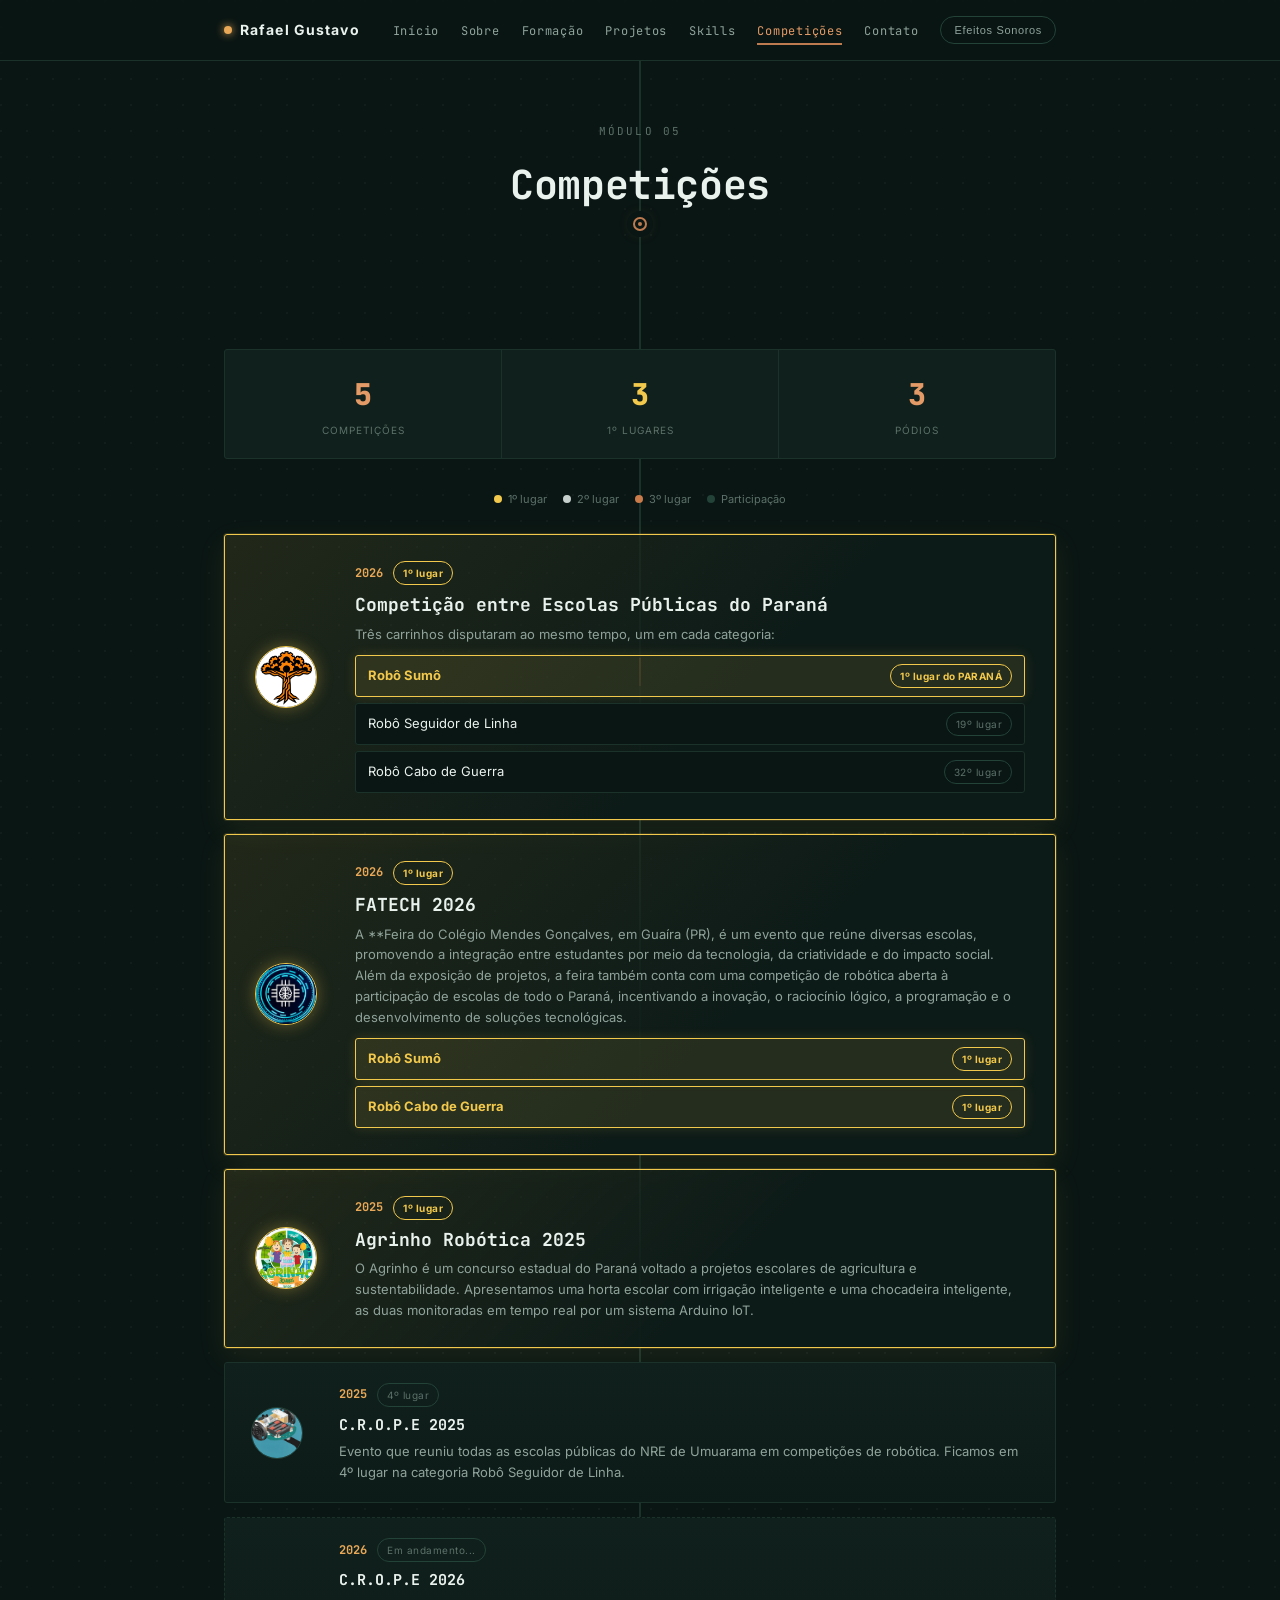
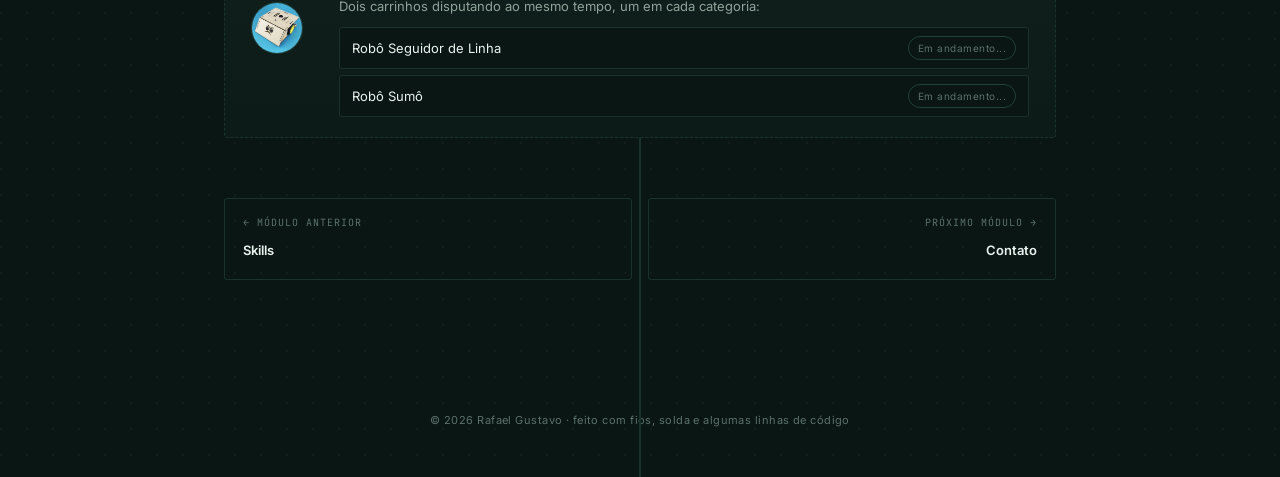
==== competicoes.html @ 9a85ab38 "Update competicoes.html" ====
<!DOCTYPE html>
<html lang="pt-BR">
<head>
<meta charset="UTF-8">
<meta name="viewport" content="width=device-width, initial-scale=1.0">
<link rel="icon" type="image/svg+xml" href="assets/favicon.svg">
<title>Competições — Rafael Gustavo</title>
<link rel="preconnect" href="https://fonts.googleapis.com">
<link rel="preconnect" href="https://fonts.gstatic.com" crossorigin>
<link href="https://fonts.googleapis.com/css2?family=JetBrains+Mono:wght@400;500;700;800&family=Inter:wght@400;500;600&display=swap" rel="stylesheet">
<link rel="stylesheet" href="css/style.css">
</head>
<body>

<header>
  <div class="navbar">
    <a href="index.html" class="brand"><span class="dot"></span>Rafael Gustavo</a>
    <div class="nav-right">
      <nav>
        <ul>
          <li><a href="index.html">Início</a></li>
          <li><a href="sobre.html">Sobre</a></li>
          <li><a href="formacao.html">Formação</a></li>
          <li><a href="projetos.html">Projetos</a></li>
          <li><a href="habilidades.html">Skills</a></li>
          <li><a href="competicoes.html">Competições</a></li>
          <li><a href="contato.html">Contato</a></li>
        </ul>
      </nav>
      <button id="sound-toggle" class="sound-toggle" type="button" aria-pressed="true" title="Ativar ou desativar sons">
      <span class="sound-label">Efeitos Sonoros</span>
      </button>
    </div>
  </div>
</header>

<div class="wrap">
  <div class="spine" aria-hidden="true">
    <svg viewBox="0 0 2 1000" preserveAspectRatio="none">
      <line x1="1" y1="0" x2="1" y2="1000" stroke="var(--trace-dim)" stroke-width="2"/>
      <line class="pulse-line" x1="1" y1="0" x2="1" y2="1000" stroke="var(--copper)" stroke-width="2" stroke-dasharray="14 986" />
    </svg>
  </div>

  <section class="page-hero">
    <span class="page-eyebrow">Módulo 05</span>
    <h1>Competições</h1>
  </section>

  <div class="pad" aria-hidden="true"></div>

  <section>

    <div class="comp-stats" id="comp-stats">
      <div class="comp-stat">
        <span class="comp-stat-num" id="stat-total">0</span>
        <span class="comp-stat-label">Competições</span>
      </div>
      <div class="comp-stat is-gold">
        <span class="comp-stat-num" id="stat-gold">0</span>
        <span class="comp-stat-label">1º lugares</span>
      </div>
      <div class="comp-stat">
        <span class="comp-stat-num" id="stat-podium">0</span>
        <span class="comp-stat-label">Pódios</span>
      </div>
    </div>

    <div class="comp-legend">
      <span><i class="dot gold"></i>1º lugar</span>
      <span><i class="dot silver"></i>2º lugar</span>
      <span><i class="dot bronze"></i>3º lugar</span>
      <span><i class="dot other"></i>Participação</span>
    </div>

    <div class="comp-grid" id="comp-grid">

      <article class="comp-card tier-1" data-place="1" data-year="2025">
        <div class="comp-medal"><img src="assets/competicoes/agrinho2025.png" alt="Agrinho Robótica 2025"></div>
        <div class="comp-info">
          <div class="comp-meta">
            <span class="comp-year">2025</span>
            <span class="comp-place">1º lugar</span>
          </div>
          <h3>Agrinho Robótica 2025</h3>
          <p>O Agrinho é um concurso estadual do Paraná voltado a projetos escolares de agricultura e sustentabilidade. Apresentamos uma horta escolar com irrigação inteligente e uma chocadeira inteligente, as duas monitoradas em tempo real por um sistema Arduino IoT.</p>
        </div>
      </article>

      <article class="comp-card tier-4" data-place="4" data-year="2025">
        <div class="comp-medal"><img src="assets/competicoes/crope2025.png" alt="C.R.O.P.E 2025"></div>
        <div class="comp-info">
          <div class="comp-meta">
            <span class="comp-year">2025</span>
            <span class="comp-place">4º lugar</span>
          </div>
          <h3>C.R.O.P.E 2025</h3>
          <p>Evento que reuniu todas as escolas públicas do NRE de Umuarama em competições de robótica. Ficamos em 4º lugar na categoria Robô Seguidor de Linha.</p>
        </div>
      </article>

      <article class="comp-card tier-1" data-place="1" data-year="2026">
        <div class="comp-medal"><img src="assets/competicoes/roboticapr2026.png" alt="Competição entre Escolas Públicas do Paraná"></div>
        <div class="comp-info">
          <div class="comp-meta">
            <span class="comp-year">2026</span>
            <span class="comp-place">1º lugar</span>
          </div>
          <h3>Competição entre Escolas Públicas do Paraná</h3>
          <p>Três carrinhos disputaram ao mesmo tempo, um em cada categoria:</p>
          <div class="comp-subresults">
            <div class="comp-subitem is-gold">
              <span class="comp-subname">Robô Sumô</span>
              <span class="comp-subplace is-gold">1º lugar do PARANÁ</span>
            </div>
            <div class="comp-subitem">
              <span class="comp-subname">Robô Seguidor de Linha</span>
              <span class="comp-subplace">19º lugar</span>
            </div>
            <div class="comp-subitem">
              <span class="comp-subname">Robô Cabo de Guerra</span>
              <span class="comp-subplace">32º lugar</span>
            </div>
          </div>
        </div>
      </article>

      <article class="comp-card tier-other" data-place="andamento" data-year="2026">
        <div class="comp-medal"><img src="assets/competicoes/crope2026.png" alt="C.R.O.P.E 2026"></div>
        <div class="comp-info">
          <div class="comp-meta">
            <span class="comp-year">2026</span>
            <span class="comp-place">Em andamento...</span>
          </div>
          <h3>C.R.O.P.E 2026</h3>
          <p>Dois carrinhos disputando ao mesmo tempo, um em cada categoria:</p>
          <div class="comp-subresults">
            <div class="comp-subitem">
              <span class="comp-subname">Robô Seguidor de Linha</span>
              <span class="comp-subplace">Em andamento...</span>
            </div>
            <div class="comp-subitem">
              <span class="comp-subname">Robô Sumô</span>
              <span class="comp-subplace">Em andamento...</span>
            </div>
          </div>
        </div>
      </article>

      <article class="comp-card tier-1" data-place="1" data-year="2026">
        <div class="comp-medal"><img src="assets/competicoes/fatech2026.png" alt="FATECH 2026"></div>
        <div class="comp-info">
          <div class="comp-meta">
            <span class="comp-year">2026</span>
            <span class="comp-place">1º lugar</span>
          </div>
          <h3>FATECH 2026</h3>
          <p>A **Feira do Colégio Mendes Gonçalves, em Guaíra (PR), é um evento que reúne diversas escolas, promovendo a integração entre estudantes por meio da tecnologia, da criatividade e do impacto social. Além da exposição de projetos, a feira também conta com uma competição de robótica aberta à participação de escolas de todo o Paraná, incentivando a inovação, o raciocínio lógico, a programação e o desenvolvimento de soluções tecnológicas.
</p>
          <div class="comp-subresults">
            <div class="comp-subitem is-gold">
              <span class="comp-subname">Robô Sumô</span>
              <span class="comp-subplace is-gold">1º lugar</span>
            </div>
            <div class="comp-subitem is-gold">
              <span class="comp-subname">Robô Cabo de Guerra</span>
              <span class="comp-subplace is-gold">1º lugar</span>
            </div>
          </div>
        </div>
      </article>

    </div>

    <div class="prevnext">
      <a href="habilidades.html" class="prev">
        <span>← módulo anterior</span>
        <strong>Skills</strong>
      </a>
      <a href="contato.html" class="next">
        <span>próximo módulo →</span>
        <strong>Contato</strong>
      </a>
    </div>
  </section>

  <footer>
    © <span id="year"></span> Rafael Gustavo · feito com fios, solda e algumas linhas de código
  </footer>
</div>

<script src="js/script.js"></script>
</body>
</html>
---- css/style.css ----
:root{
  --bg:            #0A1614;
  --bg-panel:      #10201C;
  --bg-panel-2:    #0D1B18;
  --trace:         #234238;
  --trace-dim:     #1A322A;
  --copper:        #BD7B4F;
  --copper-bright: #E39A66;
  --amber:         #E8A857;
  --text:          #EAF2EE;
  --text-dim:      #8FA39B;
  --text-faint:    #5C7169;
  --radius:        3px;
  --tier-gold:     #F2C94C;
  --tier-silver:   #C7D0CD;
  --tier-bronze:   #C97B4A;
}

*{ box-sizing: border-box; }
html{ scroll-behavior: smooth; }
@media (prefers-reduced-motion: reduce){
  html{ scroll-behavior:auto; }
  *{ animation-duration:.001ms !important; animation-iteration-count:1 !important; transition-duration:.001ms !important; }
}

body{
  margin:0;
  background: var(--bg);
  background-image: radial-gradient(circle at 1px 1px, rgba(234,242,238,0.035) 1px, transparent 1px);
  background-size: 26px 26px;
  color: var(--text);
  font-family: 'Inter', system-ui, sans-serif;
  line-height: 1.6;
  -webkit-font-smoothing: antialiased;
}

h1,h2,h3, .mono, .tag, .pin, nav a, .btn, .kicker, .module-id, .page-eyebrow, .prevnext span{
  font-family: 'JetBrains Mono', 'Courier New', monospace;
}

a{ color: var(--copper-bright); }
::selection{ background: var(--copper); color: #0A1614; }
:focus-visible{ outline: 2px solid var(--amber); outline-offset: 3px; }

.wrap{
  max-width: 880px;
  margin: 0 auto;
  padding: 0 24px;
  position: relative;
}

header{
  position: sticky;
  top: 0;
  z-index: 50;
  background: rgba(10,22,20,0.88);
  backdrop-filter: blur(6px);
  border-bottom: 1px solid var(--trace-dim);
}
.navbar{
  max-width: 880px;
  margin: 0 auto;
  padding: 16px 24px;
  display: flex;
  align-items: center;
  justify-content: space-between;
}
.brand{
  font-size: 14px;
  font-weight: 700;
  letter-spacing: 0.08em;
  color: var(--text);
  text-decoration: none;
  display:flex;
  align-items:center;
  gap:8px;
}
.brand .dot{
  width:8px; height:8px; border-radius:50%;
  background: var(--amber);
  box-shadow: 0 0 8px var(--amber);
  flex-shrink:0;
}
.nav-right{ display:flex; align-items:center; gap: 22px; }

nav ul{ list-style:none; display:flex; gap: 22px; margin:0; padding:0; }
nav a{
  font-size: 12px;
  letter-spacing: 0.06em;
  text-decoration:none;
  color: var(--text-dim);
  transition: color .15s ease;
  position: relative;
}
nav a:hover{ color: var(--amber); }
nav a.active{ color: var(--copper-bright); }
nav a.active::after{
  content:'';
  position:absolute;
  left:0; right:0; bottom:-6px;
  height:2px;
  background: var(--copper);
}
@media (max-width: 560px){
  nav ul{ gap: 12px; }
  nav a{ font-size: 10px; }
  .nav-right{ gap: 12px; }
  .sound-toggle .sound-label{ display:none; }
}

.sound-toggle{
  display:inline-flex;
  align-items:center;
  gap: 7px;
  font-size: 11px;
  letter-spacing: 0.06em;
  color: var(--text-dim);
  background: transparent;
  border: 1px solid var(--trace);
  border-radius: 100px;
  padding: 7px 13px;
  cursor: pointer;
  transition: border-color .15s ease, color .15s ease, transform .15s ease;
}
.sound-toggle:hover{ border-color: var(--copper); color: var(--copper-bright); transform: translateY(-1px); }
.sound-toggle .sound-icon{ font-size: 13px; line-height:1; }
.sound-toggle.is-off{ color: var(--text-faint); border-color: var(--trace-dim); }
.sound-toggle.is-off .sound-icon{ opacity: .55; }

.typewriter{ min-height: 1.1em; }
.typewriter .cursor{
  display:inline-block;
  color: var(--copper);
  animation: blink 1s steps(1) infinite;
}
@keyframes blink{ 50%{ opacity: 0; } }
@media (prefers-reduced-motion: reduce){
  .typewriter .cursor{ animation: none; }
}

.spine{
  position: absolute;
  left: 50%;
  top: 0;
  bottom: 0;
  width: 2px;
  transform: translateX(-50%);
  z-index: 0;
  pointer-events: none;
}
.spine svg{ display:block; height:100%; width:100%; overflow:visible; }

section{ position: relative; z-index: 1; padding: 96px 0 0 0; }
section:last-of-type{ padding-bottom: 96px; }

.pad{
  width: 14px; height: 14px;
  border-radius: 50%;
  background: var(--bg);
  border: 2px solid var(--copper);
  margin: 0 auto 22px;
  position: relative;
  box-shadow: 0 0 0 6px var(--bg), 0 0 14px rgba(189,123,79,0.35);
}
.pad::after{ content:''; position:absolute; inset:3px; border-radius:50%; background: var(--copper); }

.kicker{
  display:block;
  text-align:center;
  font-size: 11px;
  letter-spacing: 0.22em;
  text-transform: uppercase;
  color: var(--copper-bright);
  margin-bottom: 10px;
}

h2{
  font-size: clamp(22px, 3vw, 30px);
  text-align:center;
  margin: 0 0 44px;
  color: var(--text);
  letter-spacing: -0.01em;
}

.panel{
  background: linear-gradient(180deg, var(--bg-panel), var(--bg-panel-2));
  border: 1px solid var(--trace-dim);
  border-radius: var(--radius);
  position: relative;
}
.panel::before{
  content:'';
  position:absolute; top:10px; left:10px;
  width:6px; height:6px;
  border-radius:50%;
  background: var(--amber);
  box-shadow: 0 0 6px var(--amber);
}

.hero{ padding-top: 64px; }
.chip{ padding: 46px 32px; text-align: center; }
.chip .kicker{ margin-bottom: 18px; }
.chip h1{
  font-size: clamp(32px, 6vw, 52px);
  font-weight: 800;
  letter-spacing: -0.01em;
  margin: 0 0 12px;
  color: var(--text);
}
.chip h1 span{ color: var(--text-faint); }
.role{ font-size: 15px; color: var(--copper-bright); margin: 0 0 26px; letter-spacing: 0.02em; }
.pins{ display:flex; flex-wrap:wrap; gap:10px; justify-content:center; margin-bottom: 34px; }
.pin{
  font-size: 11px;
  letter-spacing: 0.05em;
  color: var(--text-dim);
  border: 1px solid var(--trace);
  border-radius: 100px;
  padding: 6px 14px;
}
.cta-row{ display:flex; gap: 14px; justify-content: center; flex-wrap: wrap; }
.btn{
  font-size: 12px;
  letter-spacing: 0.05em;
  text-decoration: none;
  padding: 12px 22px;
  border-radius: var(--radius);
  display: inline-flex;
  align-items:center;
  gap:8px;
  transition: transform .15s ease, box-shadow .15s ease;
  cursor: pointer;
  border: none;
}
.btn-primary{ background: var(--copper); color: #0A1614; font-weight: 700; border: 1px solid var(--copper); }
.btn-primary:hover{ transform: translateY(-2px); box-shadow: 0 6px 18px rgba(189,123,79,0.28); }
.btn-ghost{ color: var(--text); border: 1px solid var(--trace); background: transparent; }
.btn-ghost:hover{ border-color: var(--copper); color: var(--copper-bright); transform: translateY(-2px); }

.module-grid{
  display:grid;
  grid-template-columns: repeat(auto-fit, minmax(230px, 1fr));
  gap: 18px;
}
.module-card{
  padding: 26px 22px;
  text-decoration: none;
  display:block;
  transition: transform .18s ease, border-color .18s ease;
}
.module-card:hover{ transform: translateY(-4px); border-color: var(--copper); }
.module-id{
  font-size: 11px;
  color: var(--text-faint);
  letter-spacing: 0.1em;
  margin-bottom: 12px;
}
.module-card h3{ margin: 0 0 8px; font-size: 16px; color: var(--text); }
.module-card p{ margin: 0; font-size: 13px; color: var(--text-dim); }
.module-arrow{ margin-top: 16px; font-size: 12px; color: var(--copper-bright); }

.page-hero{ padding-top: 56px; text-align:center; }
.page-eyebrow{
  font-size: 11px;
  letter-spacing: 0.2em;
  text-transform: uppercase;
  color: var(--text-faint);
}
.page-hero h1{
  font-size: clamp(26px, 5vw, 40px);
  margin: 10px 0 0;
  color: var(--text);
  letter-spacing: -0.01em;
}

.about-panel{ padding: 34px 32px; }
.about-panel p{ margin: 0 0 14px; color: var(--text-dim); font-size: 15px; }
.about-panel p:last-child{ margin-bottom:0; }
.about-panel strong{ color: var(--text); font-weight:600; }

.timeline{ padding: 6px 0; }
.t-item{
  display:grid;
  grid-template-columns: 84px 1fr;
  gap: 20px;
  padding: 22px 32px;
  border-bottom: 1px solid var(--trace-dim);
}
.t-item:last-child{ border-bottom:none; }
.t-year{ font-size: 13px; color: var(--amber); font-weight: 700; white-space: nowrap; }
.t-body h3{ margin: 0 0 4px; font-size: 14px; color: var(--text); font-weight: 700; }
.t-body p{ margin:0; font-size: 13px; color: var(--text-dim); }
.t-tag{
  display:inline-block;
  margin-top:8px;
  font-size: 10px;
  letter-spacing: 0.05em;
  color: var(--text-faint);
  border: 1px solid var(--trace);
  padding: 3px 8px;
  border-radius: 100px;
}
@media (max-width: 520px){ .t-item{ grid-template-columns: 1fr; gap: 6px; padding: 18px 20px; } }

.proj-grid{
  display:grid;
  grid-template-columns: repeat(auto-fit, minmax(230px, 1fr));
  gap: 18px;
}
.proj-card{ padding: 22px; display:flex; flex-direction:column; min-height: 220px; }
.proj-index{ font-size: 11px; color: var(--text-faint); letter-spacing: 0.08em; margin-bottom: 14px; }
.proj-thumb{
  height: 220px;
  border-radius: var(--radius);
  border: 1px dashed var(--trace);
  display:flex; align-items:center; justify-content:center;
  font-size: 10px; color: var(--text-faint); letter-spacing: 0.05em;
  margin-bottom: 16px;
}
img.proj-thumb{
  border-style: solid;
  border-color: var(--trace-dim);
  background: var(--bg);
  object-fit: contain;
  padding: 18px;
}
.proj-card h3{ font-size: 15px; margin: 0 0 8px; color: var(--text); }
.proj-card p{ font-size: 13px; color: var(--text-dim); margin: 0 0 14px; flex-grow: 1; }
.proj-card .proj-link{ font-size: 11px; color: var(--text-faint); text-decoration: none; letter-spacing: 0.05em; }
.proj-card .proj-link:hover{ color: var(--copper-bright); }
.proj-card.add-new{
  align-items:center; justify-content:center; text-align:center;
  border-style: dashed; border-color: var(--trace); color: var(--text-faint); font-size: 12px;
}
.proj-card.add-new .plus{ font-size: 26px; color: var(--text-faint); margin-bottom: 8px; }

.skills-panel{ padding: 30px 32px; }
.skill-group{ margin-bottom: 22px; }
.skill-group:last-child{ margin-bottom:0; }
.skill-group .g-label{
  display:block; font-size: 11px; letter-spacing: 0.1em; color: var(--text-faint);
  margin-bottom: 12px; text-transform: uppercase;
}
.tags{ display:flex; flex-wrap:wrap; gap:10px; }
.tag{
  font-size: 12px; color: var(--text); background: var(--bg);
  border: 1px solid var(--trace); padding: 7px 14px; border-radius: var(--radius);
}

.skill-bar{ margin-bottom: 14px; }
.skill-bar:last-child{ margin-bottom: 0; }
.skill-bar-top{ display:flex; justify-content:space-between; font-size: 12px; color: var(--text-dim); margin-bottom: 6px; }
.skill-bar-track{ height: 6px; background: var(--bg); border: 1px solid var(--trace-dim); border-radius: 100px; overflow:hidden; }
.skill-bar-fill{ height: 100%; background: linear-gradient(90deg, var(--copper), var(--amber)); border-radius: 100px; }

.contact-panel{ padding: 40px 32px; text-align: center; }
.contact-panel p{ color: var(--text-dim); font-size: 14px; margin: 0 0 26px; }
.contact-grid{
  display:grid;
  grid-template-columns: repeat(auto-fit, minmax(150px,1fr));
  gap: 14px;
  text-align: left;
}
.contact-item{ padding: 14px 16px; border: 1px solid var(--trace-dim); border-radius: var(--radius); }
.contact-item .g-label{
  display:block; font-size: 10px; letter-spacing: 0.08em; color: var(--text-faint);
  margin-bottom: 6px; text-transform: uppercase;
}
.contact-item a, .contact-item span{ font-size: 13px; color: var(--text); text-decoration:none; word-break: break-word; }
.contact-item a:hover{ color: var(--copper-bright); }

.contact-form{ padding: 34px 32px; text-align:left; }
.form-row{ margin-bottom: 18px; }
.form-row:last-child{ margin-bottom: 0; }
.form-row label{
  display:block; font-size: 11px; letter-spacing: 0.08em; color: var(--text-faint);
  margin-bottom: 8px; text-transform: uppercase;
}
.form-row input, .form-row textarea{
  width: 100%;
  background: var(--bg);
  border: 1px solid var(--trace);
  border-radius: var(--radius);
  color: var(--text);
  font-family: 'Inter', sans-serif;
  font-size: 14px;
  padding: 12px 14px;
}
.form-row input:focus, .form-row textarea:focus{ border-color: var(--copper); outline: none; }
.form-row textarea{ resize: vertical; min-height: 110px; }

.prevnext{
  display:flex;
  justify-content: space-between;
  gap: 16px;
  margin-top: 60px;
  flex-wrap: wrap;
}
.prevnext a{
  flex: 1;
  min-width: 160px;
  text-decoration:none;
  padding: 16px 18px;
  border: 1px solid var(--trace-dim);
  border-radius: var(--radius);
  transition: border-color .15s ease, transform .15s ease;
}
.prevnext a:hover{ border-color: var(--copper); transform: translateY(-2px); }
.prevnext .next{ text-align: right; }
.prevnext span{
  display:block;
  font-size: 10px;
  letter-spacing: 0.1em;
  color: var(--text-faint);
  margin-bottom: 6px;
  text-transform: uppercase;
}
.prevnext strong{ color: var(--text); font-size: 13px; font-weight: 600; font-family: 'Inter', sans-serif; }

.breadcrumb{
  display:block;
  text-align:center;
  font-size: 11px;
  letter-spacing: 0.1em;
  color: var(--text-faint);
  margin-bottom: 14px;
}
.breadcrumb a{ color: var(--text-faint); text-decoration: none; }
.breadcrumb a:hover{ color: var(--copper-bright); }

.project-logo{
  width: 84px;
  height: 84px;
  margin: 0 auto 18px;
  border-radius: 50%;
  border: 1px solid var(--trace);
  background: var(--bg-panel-2);
  display:flex; align-items:center; justify-content:center;
  overflow: hidden;
}
.project-logo img{ width: 100%; height: 100%; object-fit: cover; }

.project-tagline{
  text-align:center;
  color: var(--text-dim);
  font-size: 15px;
  max-width: 560px;
  margin: 14px auto 0;
}
.project-tags{
  display:flex; flex-wrap:wrap; gap:10px; justify-content:center; margin: 22px 0 0;
}
.badge-status{
  font-size: 11px;
  letter-spacing: 0.06em;
  padding: 6px 14px;
  border-radius: 100px;
  border: 1px solid var(--trace);
  color: var(--text-dim);
}
.badge-status.is-live{ border-color: var(--copper); color: var(--copper-bright); }

.cover-frame, .diagram-frame{
  border: 1px dashed var(--trace);
  border-radius: var(--radius);
  background: var(--bg-panel-2);
  display:flex;
  flex-direction: column;
  align-items:center;
  justify-content:center;
  gap: 8px;
  color: var(--text-faint);
  font-size: 12px;
  text-align:center;
  padding: 24px;
  overflow: hidden;
}
.cover-frame{ aspect-ratio: 16 / 6; margin-top: 34px; }
.cover-frame img, .diagram-frame img{
  width:100%; height:100%; object-fit: cover; border-radius: var(--radius);
}
.diagram-frame{ aspect-ratio: 16 / 9; }
.diagram-grid{
  display:grid;
  grid-template-columns: repeat(auto-fit, minmax(260px, 1fr));
  gap: 18px;
}

.video-frame{
  border: 1px dashed var(--trace);
  border-radius: var(--radius);
  background: var(--bg-panel-2);
  display:flex;
  flex-direction: column;
  align-items:center;
  justify-content:center;
  gap: 8px;
  color: var(--text-faint);
  font-size: 12px;
  text-align:center;
  padding: 24px;
  aspect-ratio: 16 / 9;
  overflow: hidden;
}
.video-frame:has(video){ border-style: solid; padding: 0; }
.video-frame video{ width:100%; height:100%; border-radius: var(--radius); display:block; }

.frame-icon{ font-size: 22px; opacity:.6; }
.frame-hint{ font-family:'Inter', sans-serif; color: var(--text-faint); font-size: 11px; }

.prose{ padding: 32px; }
.prose p{ margin: 0 0 14px; color: var(--text-dim); font-size: 15px; }
.prose p:last-child{ margin-bottom: 0; }
.prose strong{ color: var(--text); font-weight: 600; }
.prose ul{ margin: 0; padding-left: 20px; color: var(--text-dim); font-size: 14px; }
.prose ul li{ margin-bottom: 8px; }
.prose ul li:last-child{ margin-bottom: 0; }
.prose ul li strong{ color: var(--text); }

.section-sub{
  font-size: 12px;
  letter-spacing: 0.1em;
  text-transform: uppercase;
  color: var(--text-faint);
  margin: 0 0 16px;
}

.flow-grid{
  display:grid;
  grid-template-columns: repeat(auto-fit, minmax(150px, 1fr));
  gap: 14px;
  padding: 26px;
}
.flow-step{
  border: 1px solid var(--trace-dim);
  border-radius: var(--radius);
  padding: 16px;
  background: var(--bg);
}
.flow-step .flow-index{ font-size: 10px; color: var(--copper-bright); letter-spacing: 0.08em; margin-bottom: 8px; }
.flow-step h4{ margin: 0 0 6px; font-size: 13px; color: var(--text); }
.flow-step p{ margin: 0; font-size: 12px; color: var(--text-dim); }

.stack-panel{ padding: 28px 32px; }

.team-grid{
  display:grid;
  grid-template-columns: repeat(auto-fit, minmax(170px, 1fr));
  gap: 16px;
}
.team-card{
  padding: 26px 18px;
  text-align: center;
}
.team-card h3{ margin: 0 0 4px; font-size: 14px; color: var(--text); }
.team-role{
  display:block;
  font-size: 11px;
  letter-spacing: 0.05em;
  color: var(--copper-bright);
  margin-bottom: 10px;
}
.team-card p{ margin: 0; font-size: 12px; color: var(--text-dim); }

.gallery-grid{
  display:grid;
  grid-template-columns: repeat(auto-fit, minmax(200px, 1fr));
  gap: 14px;
}
.gallery-item{
  position: relative;
  aspect-ratio: 4 / 3;
  border: 1px dashed var(--trace);
  border-radius: var(--radius);
  background: var(--bg-panel-2);
  overflow: hidden;
  cursor: default;
  padding: 0;
  display:flex;
  align-items:center;
  justify-content:center;
  color: var(--text-faint);
  font-size: 11px;
  text-align:center;
  flex-direction: column;
  gap: 6px;
}
.gallery-item img{
  width:100%; height:100%; object-fit: cover; display:block;
}
.gallery-item:has(img){ cursor: zoom-in; border-style: solid; }
.gallery-item:has(img):hover{ border-color: var(--copper); }
.diagram-frame:has(img){ cursor: zoom-in; border-style: solid; }
.diagram-frame:has(img):hover{ border-color: var(--copper); }
.gallery-caption{
  position:absolute; left:0; right:0; bottom:0;
  background: linear-gradient(0deg, rgba(10,22,20,0.85), transparent);
  color: var(--text);
  font-size: 11px;
  padding: 18px 10px 8px;
  text-align:left;
  font-family:'Inter', sans-serif;
  opacity: 0;
  transition: opacity .15s ease;
}
.gallery-item:has(img):hover .gallery-caption{ opacity: 1; }

.lightbox{
  position: fixed;
  inset: 0;
  background: rgba(6, 14, 12, 0.92);
  display: none;
  align-items: center;
  justify-content: center;
  z-index: 200;
  padding: 40px 20px;
}
.lightbox.is-open{ display:flex; }
.lightbox img{
  max-width: 100%;
  max-height: 82vh;
  border-radius: var(--radius);
  border: 1px solid var(--trace);
}
.lightbox-caption{
  position:absolute;
  bottom: 28px;
  left:0; right:0;
  text-align:center;
  color: var(--text-dim);
  font-size: 12px;
}
.lightbox-close{
  position: absolute;
  top: 22px; right: 26px;
  background: transparent;
  border: 1px solid var(--trace);
  color: var(--text);
  font-family: 'JetBrains Mono', monospace;
  font-size: 12px;
  padding: 8px 14px;
  border-radius: 100px;
  cursor: pointer;
}
.lightbox-close:hover{ border-color: var(--copper); color: var(--copper-bright); }

.link-row{
  display:flex;
  gap: 14px;
  flex-wrap: wrap;
  justify-content: center;
  padding: 30px 32px;
}

/* ===== Competições — ranqueadas por colocação ===== */
.comp-stats{
  display:grid;
  grid-template-columns: repeat(auto-fit, minmax(120px, 1fr));
  gap: 1px;
  background: var(--trace-dim);
  border: 1px solid var(--trace-dim);
  border-radius: var(--radius);
  overflow:hidden;
  margin-bottom: 18px;
}
.comp-stat{
  background: var(--bg-panel);
  padding: 20px 16px;
  text-align:center;
}
.comp-stat-num{
  display:block;
  font-family: 'JetBrains Mono', monospace;
  font-size: clamp(22px, 3.4vw, 30px);
  font-weight: 800;
  color: var(--copper-bright);
}
.comp-stat.is-gold .comp-stat-num{ color: var(--tier-gold); }
.comp-stat-label{
  display:block;
  margin-top: 4px;
  font-size: 10px;
  letter-spacing: 0.1em;
  text-transform: uppercase;
  color: var(--text-faint);
}

.comp-legend{
  display:flex;
  flex-wrap:wrap;
  gap: 16px;
  justify-content:center;
  padding: 14px 20px 26px;
  font-size: 11px;
  color: var(--text-faint);
}
.comp-legend span{ display:inline-flex; align-items:center; gap:6px; }
.comp-legend .dot{ width:8px; height:8px; border-radius:50%; display:inline-block; }
.comp-legend .dot.gold{ background: var(--tier-gold); }
.comp-legend .dot.silver{ background: var(--tier-silver); }
.comp-legend .dot.bronze{ background: var(--tier-bronze); }
.comp-legend .dot.other{ background: var(--trace); }

.comp-grid{
  display:flex;
  flex-direction:column;
  gap: 14px;
}
.comp-card{
  display:grid;
  grid-template-columns: 68px 1fr;
  gap: 20px;
  align-items:center;
  padding: 20px 26px;
  border: 1px solid var(--trace-dim);
  border-radius: var(--radius);
  background: linear-gradient(180deg, var(--bg-panel), var(--bg-panel-2));
  position: relative;
  transition: transform .18s ease, border-color .18s ease;
}
.comp-card:hover{ transform: translateY(-3px); border-color: var(--trace); }

.comp-medal{
  width: 52px;
  height: 52px;
  border-radius: 50%;
  display:flex;
  align-items:center;
  justify-content:center;
  font-family: 'JetBrains Mono', monospace;
  font-weight: 800;
  font-size: 13px;
  border: 1px solid var(--trace);
  color: var(--text-dim);
  background: var(--bg);
  overflow: hidden;
}
.comp-medal img{
  width: 100%;
  height: 100%;
  object-fit: cover;
  display: block;
}

.comp-meta{ display:flex; align-items:center; gap:10px; margin-bottom: 6px; flex-wrap:wrap; }
.comp-year{ font-size: 12px; color: var(--amber); font-weight: 700; font-family: 'JetBrains Mono', monospace; }
.comp-card h3{ margin: 0 0 4px; font-size: 15px; color: var(--text); font-weight: 700; }
.comp-card p{ margin:0; font-size: 13px; color: var(--text-dim); }
.comp-place{
  display:inline-block;
  font-size: 10px;
  letter-spacing: 0.05em;
  padding: 3px 9px;
  border-radius: 100px;
  border: 1px solid var(--trace);
  color: var(--text-faint);
}

/* Tier 1 — 1º lugar: card em destaque total */
.comp-card.tier-1{
  grid-template-columns: 80px 1fr;
  padding: 26px 30px;
  border-color: var(--tier-gold);
  background: linear-gradient(135deg, rgba(242,201,76,0.10), var(--bg-panel-2) 60%);
  box-shadow: 0 0 0 1px rgba(242,201,76,0.15), 0 10px 30px rgba(242,201,76,0.08);
}
.comp-card.tier-1 .comp-medal{
  width: 62px; height:62px; font-size: 26px;
  border-color: var(--tier-gold);
  color: var(--tier-gold);
  box-shadow: 0 0 16px rgba(242,201,76,0.35);
}
.comp-card.tier-1 h3{ font-size: 18px; }
.comp-card.tier-1 .comp-place{ border-color: var(--tier-gold); color: var(--tier-gold); font-weight:700; }

/* Tier 2 — 2º lugar */
.comp-card.tier-2{ border-color: var(--tier-silver); }
.comp-card.tier-2 .comp-medal{ border-color: var(--tier-silver); color: var(--tier-silver); font-size: 22px; }
.comp-card.tier-2 .comp-place{ border-color: var(--tier-silver); color: var(--tier-silver); }

/* Tier 3 — 3º lugar */
.comp-card.tier-3{ border-color: var(--tier-bronze); }
.comp-card.tier-3 .comp-medal{ border-color: var(--tier-bronze); color: var(--tier-bronze); font-size: 22px; }
.comp-card.tier-3 .comp-place{ border-color: var(--tier-bronze); color: var(--tier-bronze); }

/* Outras colocações — finalista, participação etc: card mais discreto */
.comp-card.tier-other{
  opacity: 1;
  border-style: dashed;
}
.comp-card.tier-other .comp-medal{ font-size: 24px; }

.comp-categories{
  display:flex;
  flex-wrap: wrap;
  gap: 8px;
  margin-top: 10px;
}

/* Lista de sub-resultados dentro de um card (ex: vários robôs numa mesma
   competição, cada um com sua própria colocação). Pra marcar o resultado
   de um robô, troque o texto do .comp-subplace e adicione a classe
   is-gold / is-silver / is-bronze conforme a colocação dele. */
.comp-subresults{
  display:flex;
  flex-direction:column;
  gap: 6px;
  margin-top: 10px;
}
.comp-subitem{
  display:flex;
  align-items:center;
  justify-content:space-between;
  gap: 10px;
  padding: 8px 12px;
  background: var(--bg);
  border: 1px solid var(--trace-dim);
  border-radius: var(--radius);
}
.comp-subitem.is-gold{
  border-color: var(--tier-gold);
  background: rgba(242,201,76,0.10);
  box-shadow: 0 0 12px rgba(242,201,76,0.15);
}
.comp-subitem.is-gold .comp-subname{ color: var(--tier-gold); font-weight: 700; }
.comp-subname{ font-size: 13px; color: var(--text); }
.comp-subplace{
  font-size: 10px;
  letter-spacing: 0.05em;
  padding: 3px 9px;
  border-radius: 100px;
  border: 1px solid var(--trace);
  color: var(--text-faint);
  white-space: nowrap;
}
.comp-subplace.is-gold{ border-color: var(--tier-gold); color: var(--tier-gold); font-weight:700; }
.comp-subplace.is-silver{ border-color: var(--tier-silver); color: var(--tier-silver); font-weight:700; }
.comp-subplace.is-bronze{ border-color: var(--tier-bronze); color: var(--tier-bronze); font-weight:700; }

@media (max-width: 560px){
  .comp-card{ grid-template-columns: 46px 1fr; padding: 16px 18px; gap: 14px; }
  .comp-card.tier-1{ grid-template-columns: 52px 1fr; padding: 20px 20px; }
  .comp-medal{ width:40px; height:40px; }
  .comp-card.tier-1 .comp-medal{ width:48px; height:48px; font-size:20px; }
}

footer{
  text-align:center;
  padding: 36px 24px 48px;
  font-size: 11px;
  color: var(--text-faint);
  letter-spacing: 0.04em;
}
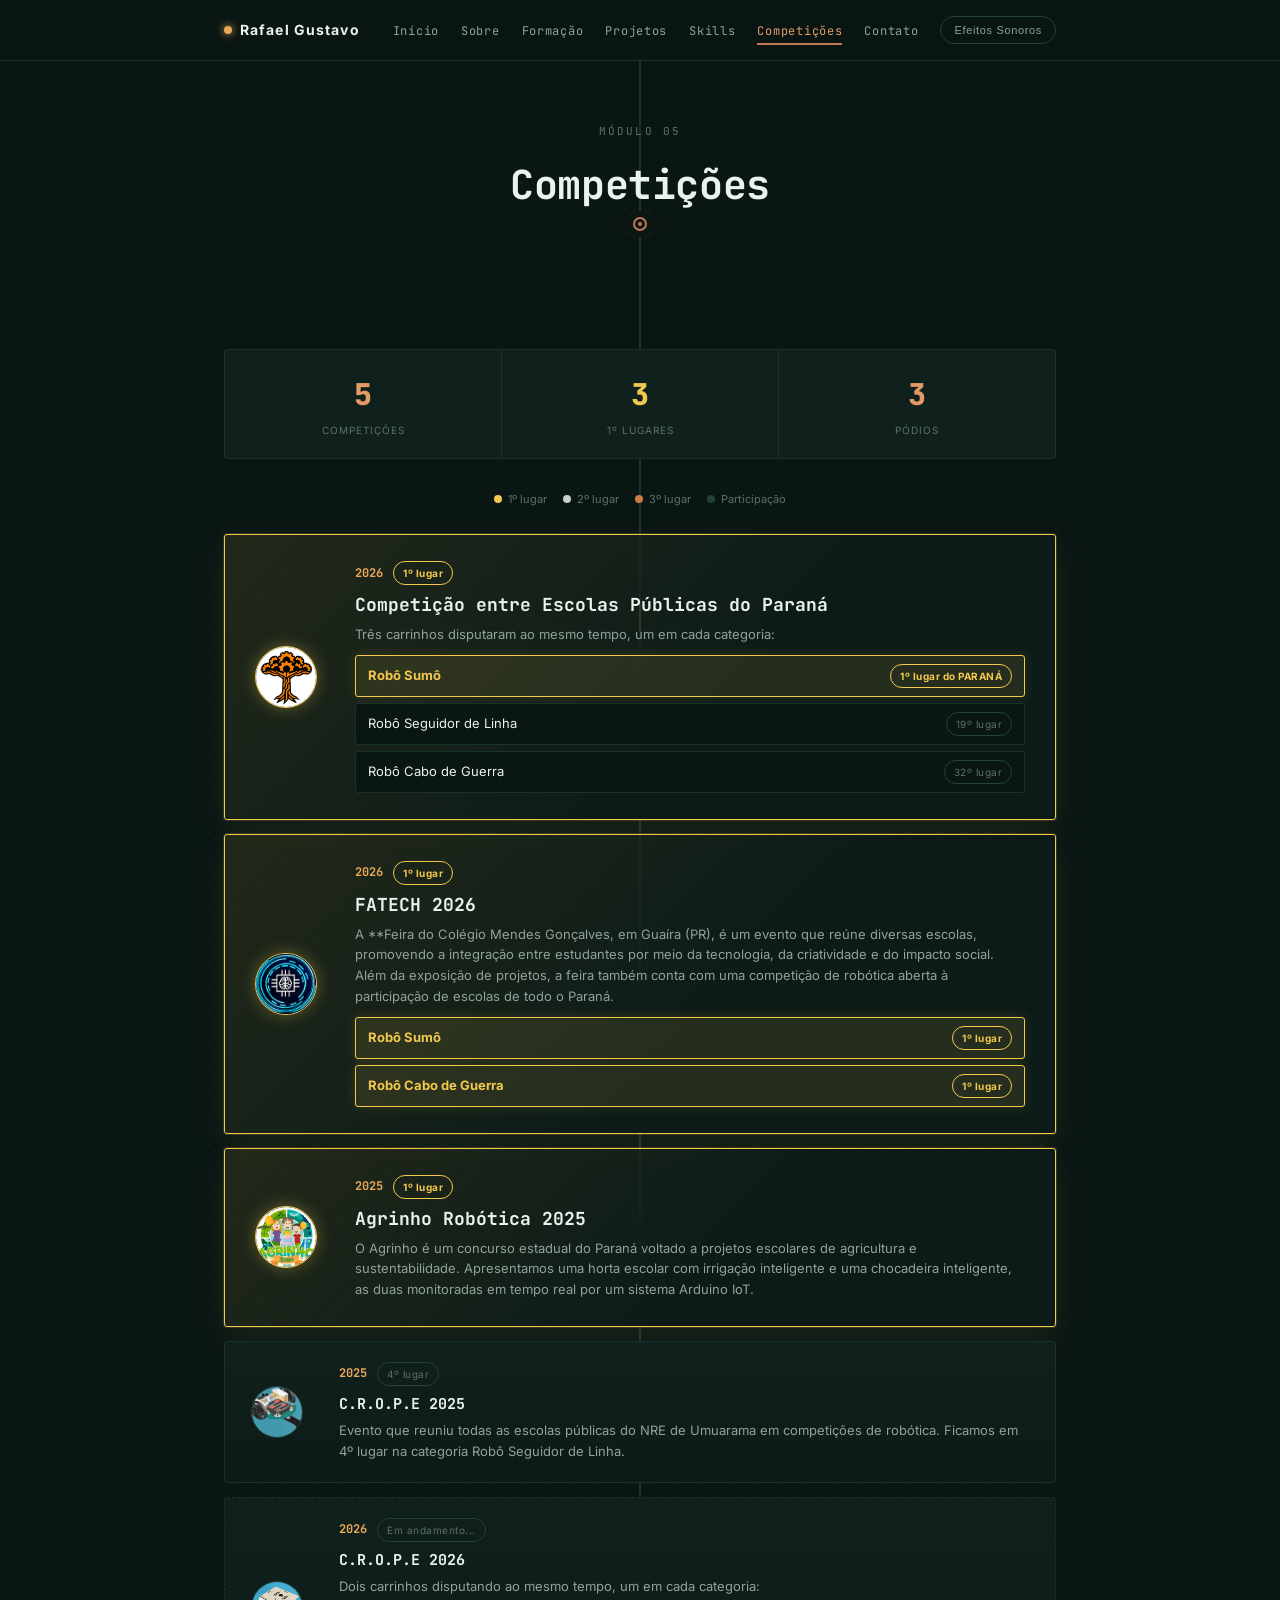
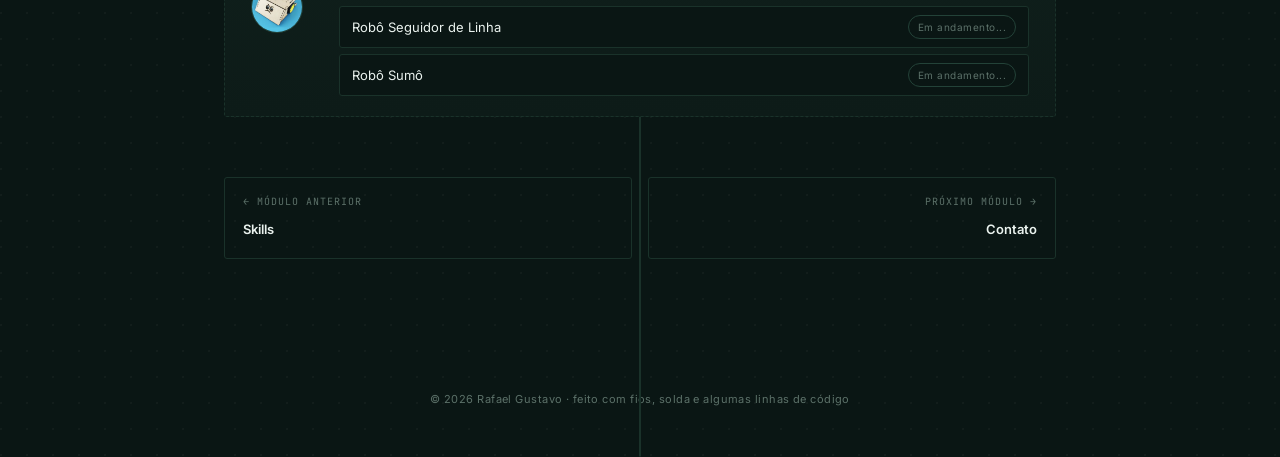
==== commit 96a5af42: "Update competicoes.html" ====
--- a/competicoes.html
+++ b/competicoes.html
@@ -155,7 +155,7 @@
             <span class="comp-place">1º lugar</span>
           </div>
           <h3>FATECH 2026</h3>
-          <p>A **Feira do Colégio Mendes Gonçalves, em Guaíra (PR), é um evento que reúne diversas escolas, promovendo a integração entre estudantes por meio da tecnologia, da criatividade e do impacto social. Além da exposição de projetos, a feira também conta com uma competição de robótica aberta à participação de escolas de todo o Paraná, incentivando a inovação, o raciocínio lógico, a programação e o desenvolvimento de soluções tecnológicas.
+          <p>A **Feira do Colégio Mendes Gonçalves, em Guaíra (PR), é um evento que reúne diversas escolas, promovendo a integração entre estudantes por meio da tecnologia, da criatividade e do impacto social. Além da exposição de projetos, a feira também conta com uma competição de robótica aberta à participação de escolas de todo o Paraná.
 </p>
           <div class="comp-subresults">
             <div class="comp-subitem is-gold">
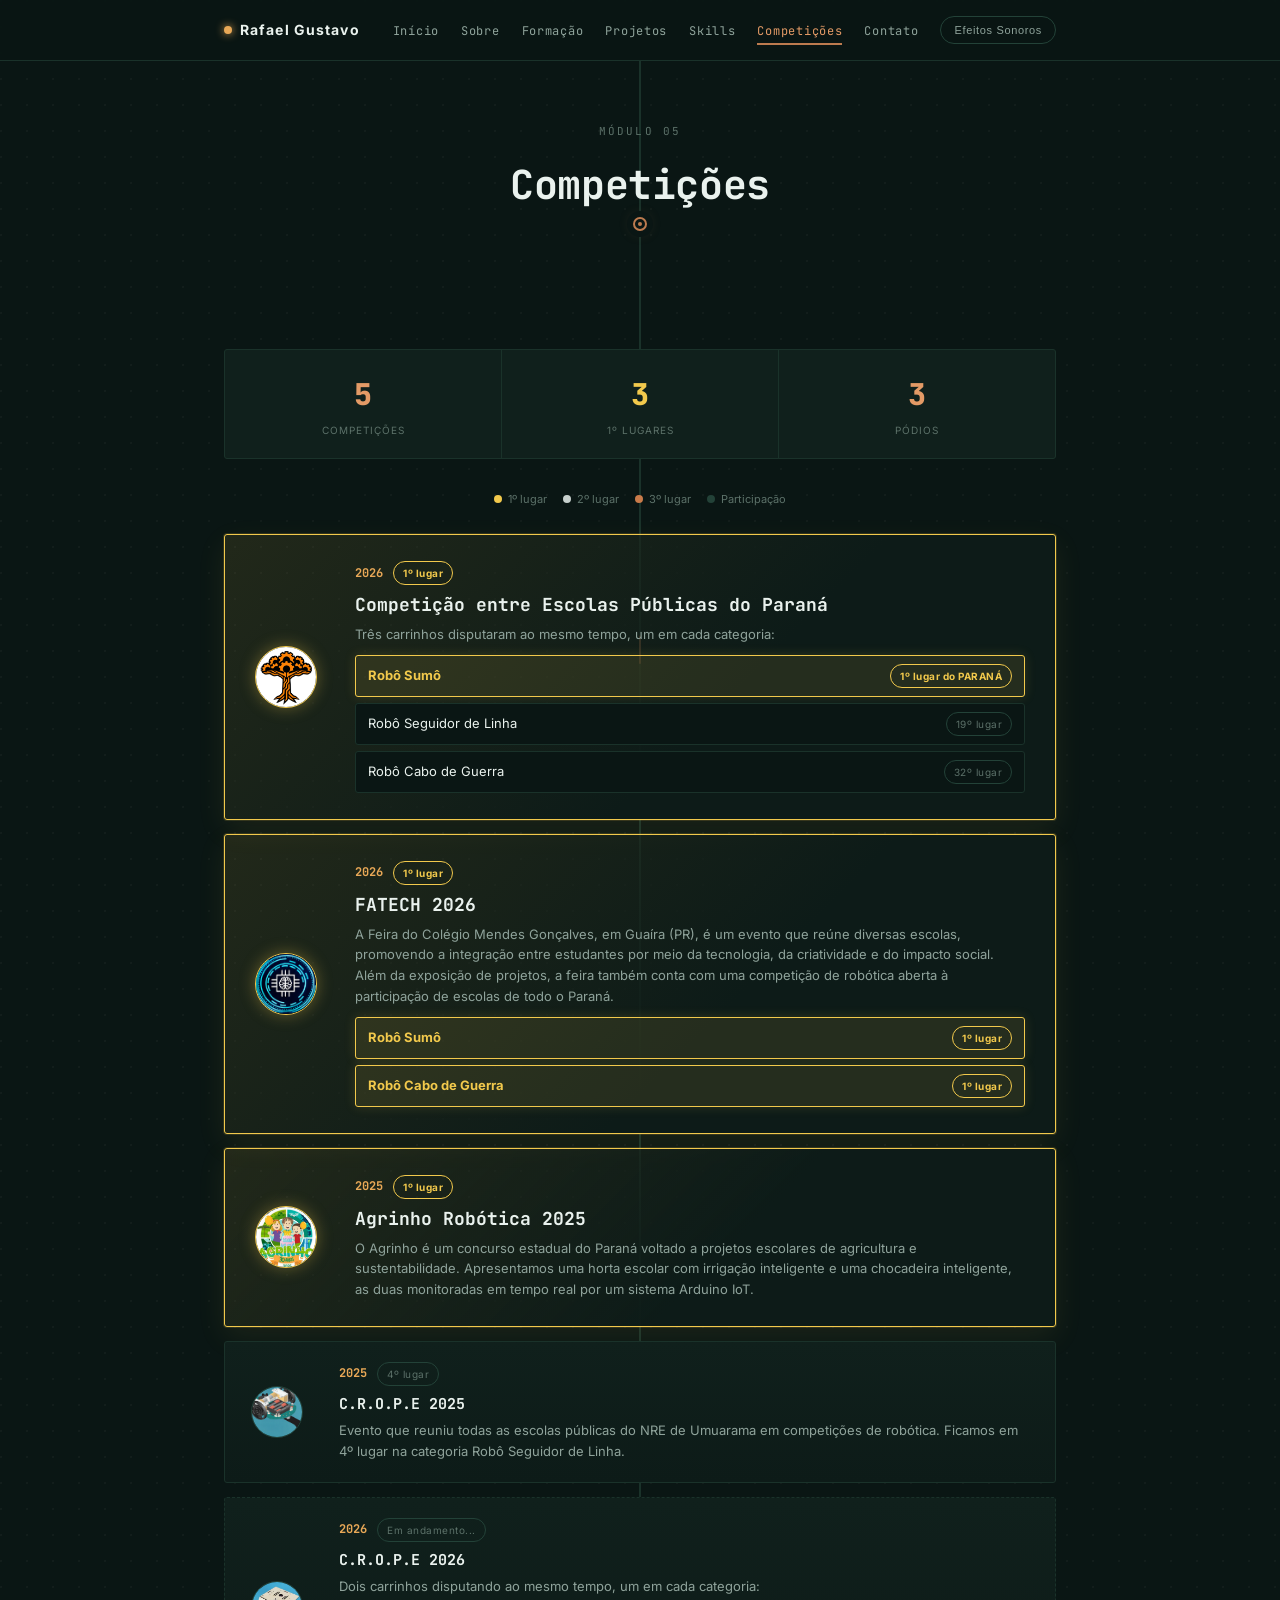
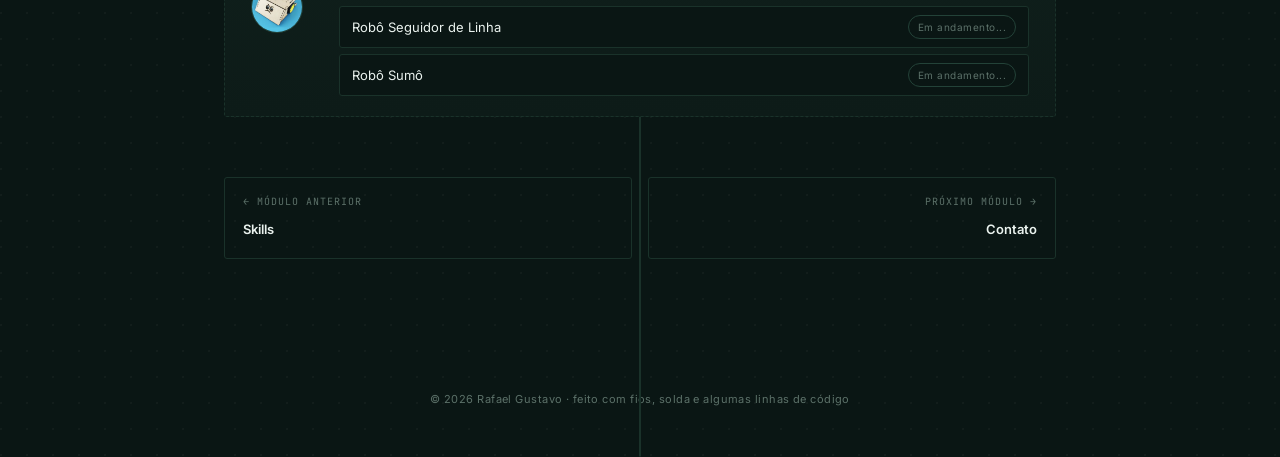
==== commit fd93e13b: "Update competicoes.html" ====
--- a/competicoes.html
+++ b/competicoes.html
@@ -155,7 +155,7 @@
             <span class="comp-place">1º lugar</span>
           </div>
           <h3>FATECH 2026</h3>
-          <p>A **Feira do Colégio Mendes Gonçalves, em Guaíra (PR), é um evento que reúne diversas escolas, promovendo a integração entre estudantes por meio da tecnologia, da criatividade e do impacto social. Além da exposição de projetos, a feira também conta com uma competição de robótica aberta à participação de escolas de todo o Paraná.
+          <p>A Feira do Colégio Mendes Gonçalves, em Guaíra (PR), é um evento que reúne diversas escolas, promovendo a integração entre estudantes por meio da tecnologia, da criatividade e do impacto social. Além da exposição de projetos, a feira também conta com uma competição de robótica aberta à participação de escolas de todo o Paraná.
 </p>
           <div class="comp-subresults">
             <div class="comp-subitem is-gold">
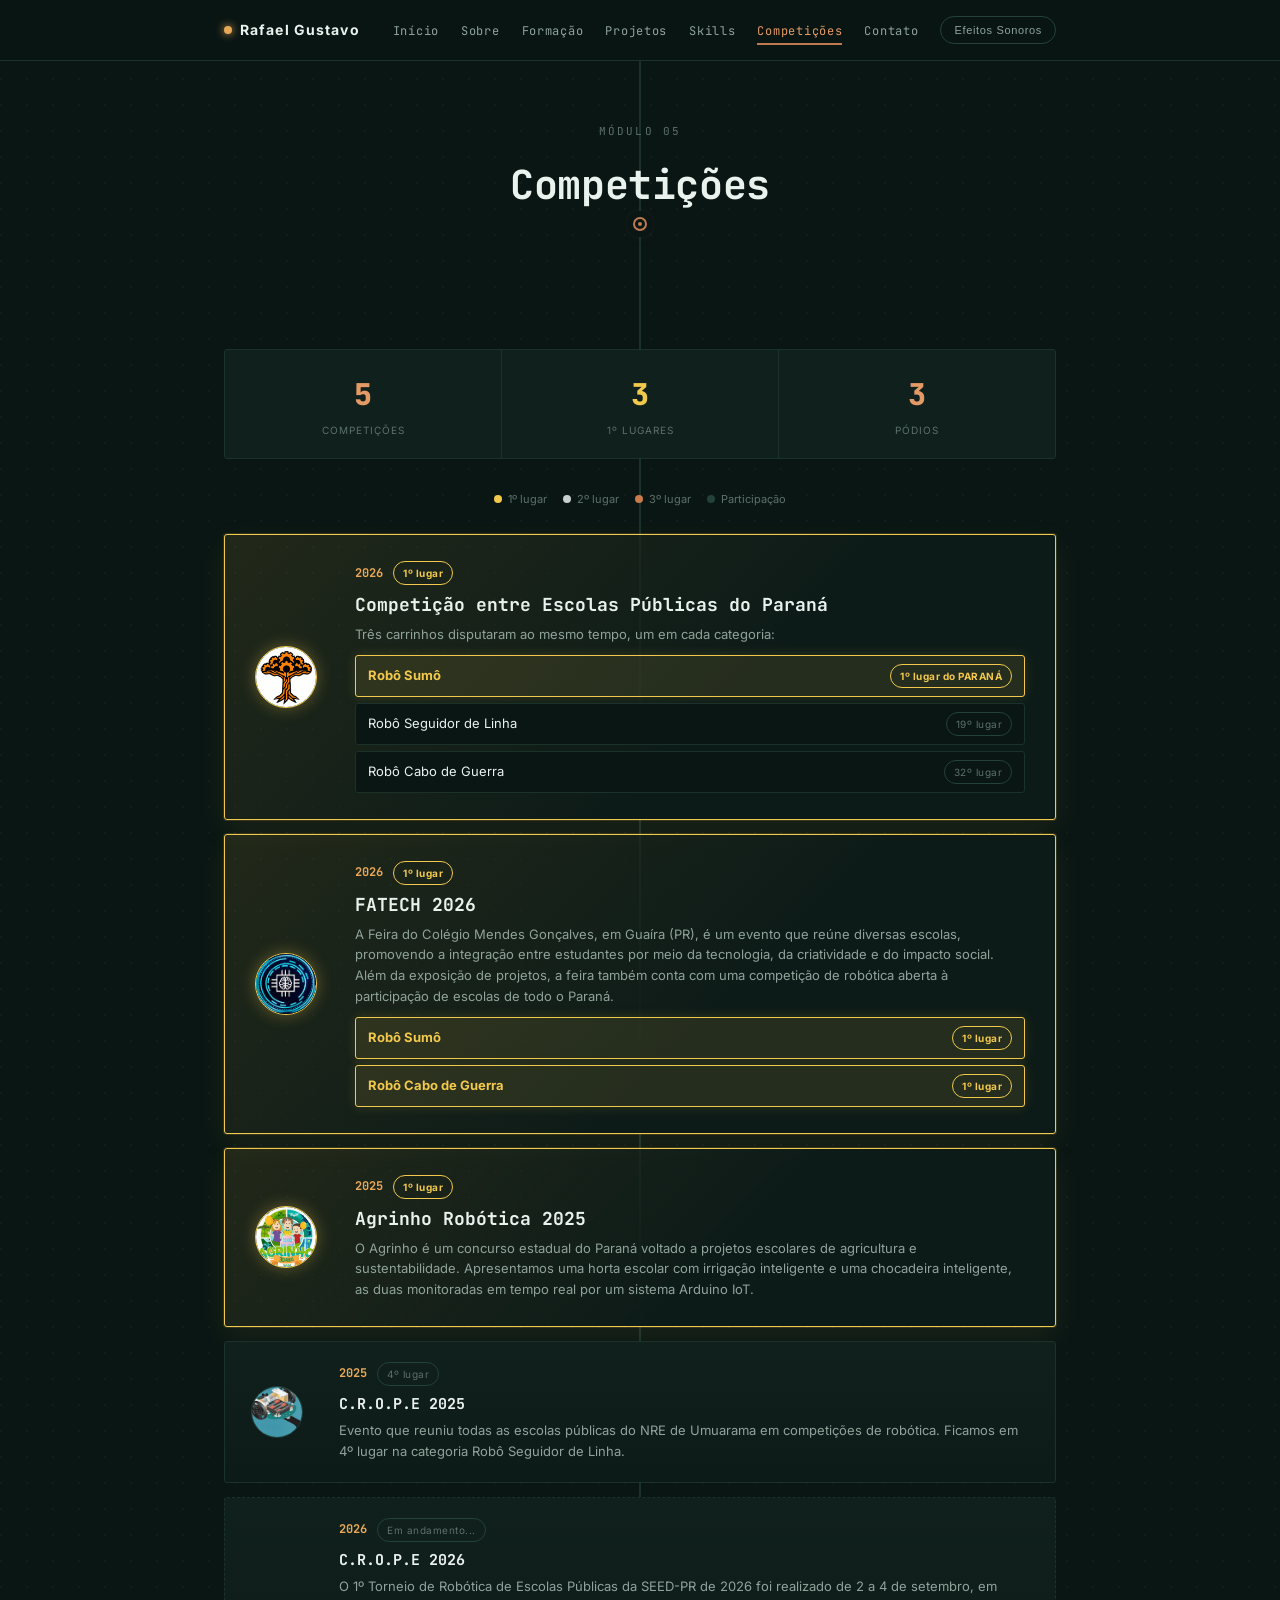
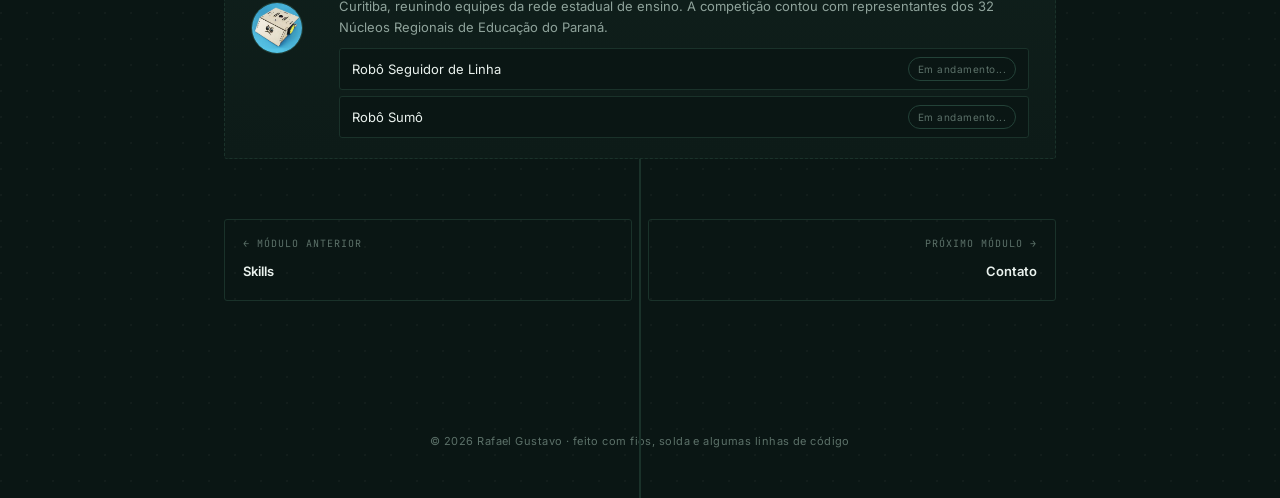
==== commit a6ec11c7: "Update competicoes.html" ====
--- a/competicoes.html
+++ b/competicoes.html
@@ -133,7 +133,7 @@
             <span class="comp-place">Em andamento...</span>
           </div>
           <h3>C.R.O.P.E 2026</h3>
-          <p>Dois carrinhos disputando ao mesmo tempo, um em cada categoria:</p>
+          <p>O 1º Torneio de Robótica de Escolas Públicas da SEED-PR de 2026 foi realizado de 2 a 4 de setembro, em Curitiba, reunindo equipes da rede estadual de ensino. A competição contou com representantes dos 32 Núcleos Regionais de Educação do Paraná.</p>
           <div class="comp-subresults">
             <div class="comp-subitem">
               <span class="comp-subname">Robô Seguidor de Linha</span>
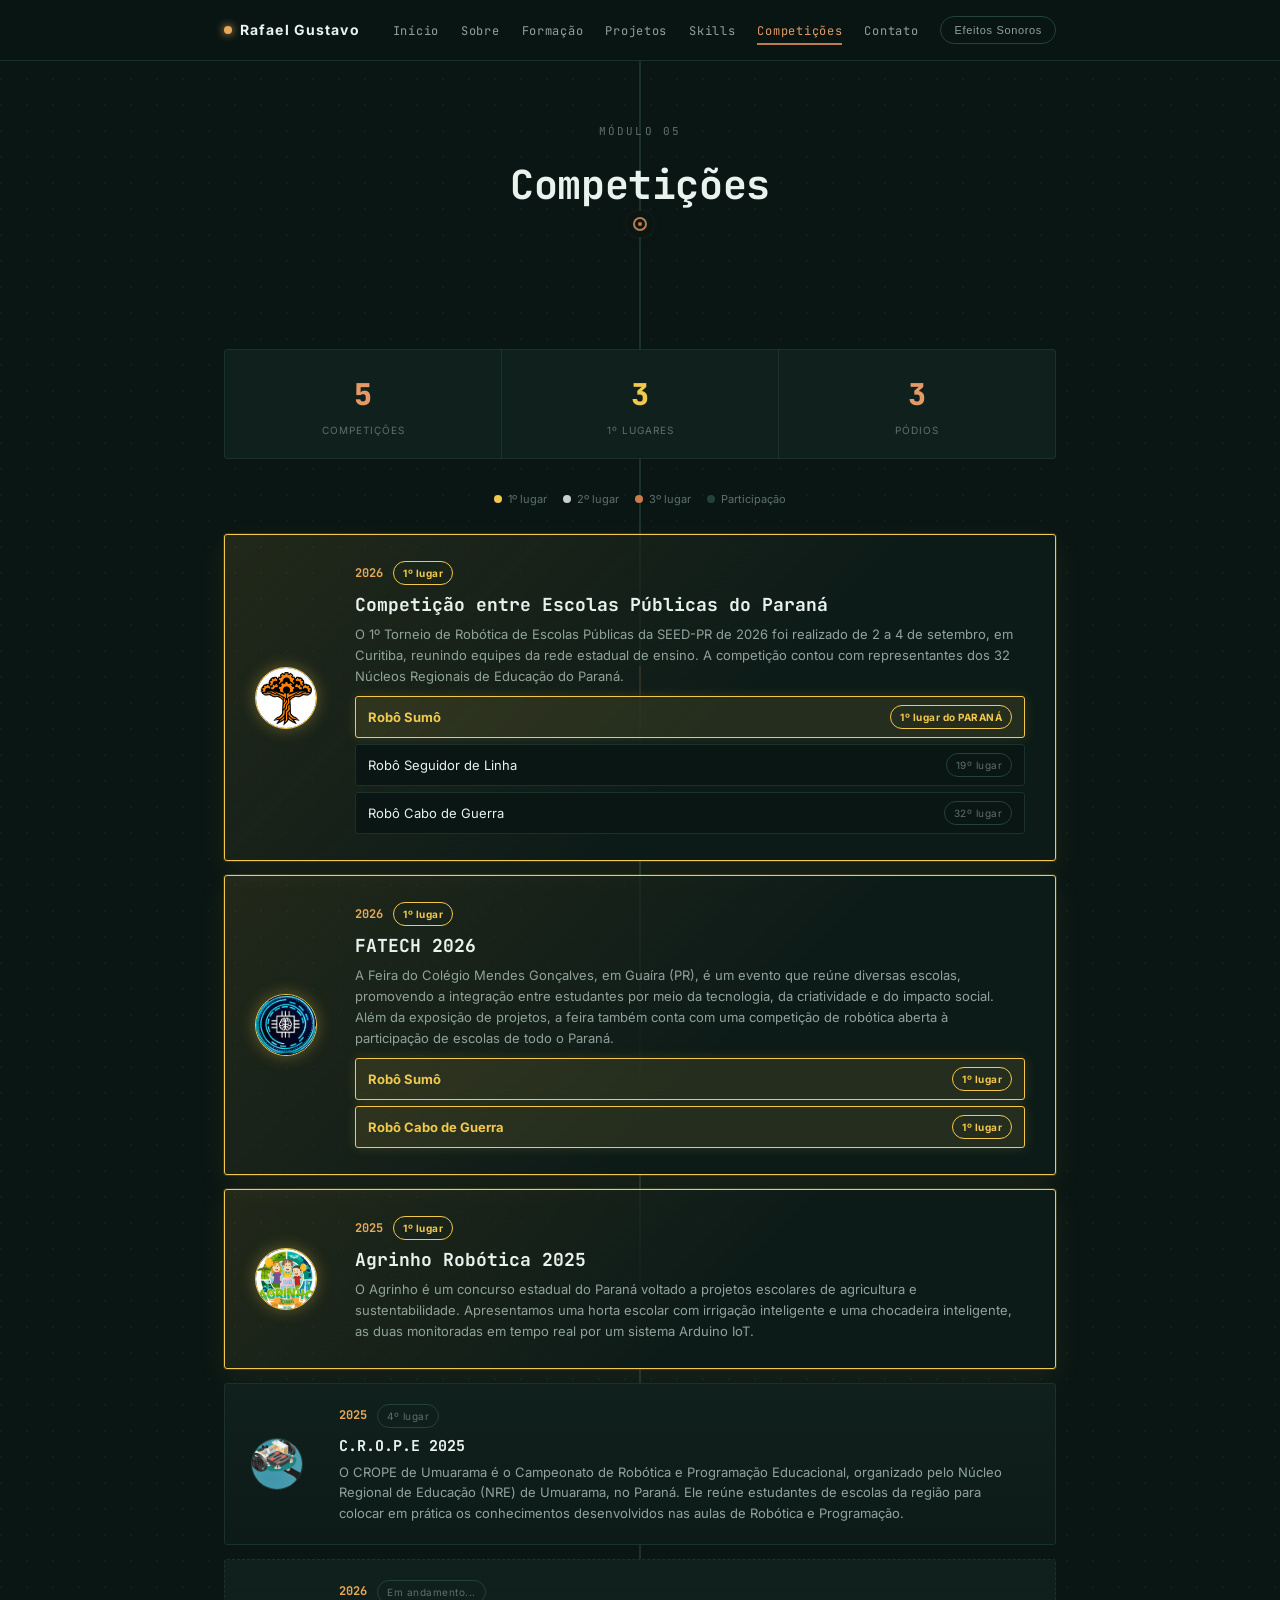
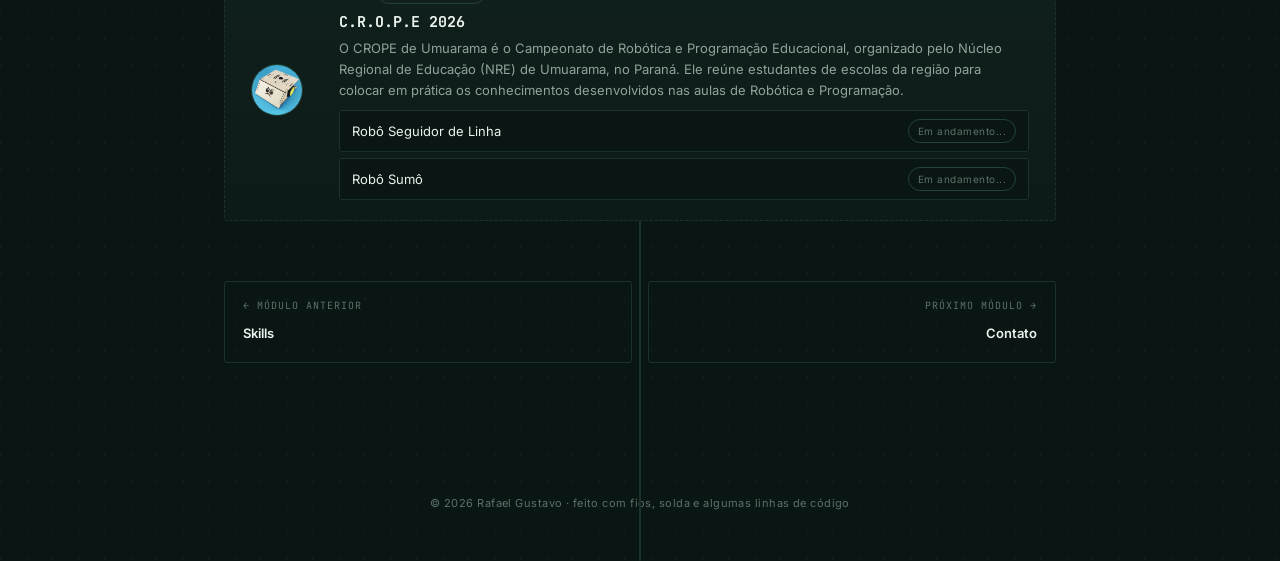
==== commit 09d9725b: "Update competicoes.html" ====
--- a/competicoes.html
+++ b/competicoes.html
@@ -95,7 +95,7 @@
             <span class="comp-place">4º lugar</span>
           </div>
           <h3>C.R.O.P.E 2025</h3>
-          <p>Evento que reuniu todas as escolas públicas do NRE de Umuarama em competições de robótica. Ficamos em 4º lugar na categoria Robô Seguidor de Linha.</p>
+          <p>O CROPE de Umuarama é o Campeonato de Robótica e Programação Educacional, organizado pelo Núcleo Regional de Educação (NRE) de Umuarama, no Paraná. Ele reúne estudantes de escolas da região para colocar em prática os conhecimentos desenvolvidos nas aulas de Robótica e Programação.</p>
         </div>
       </article>
 
@@ -107,7 +107,7 @@
             <span class="comp-place">1º lugar</span>
           </div>
           <h3>Competição entre Escolas Públicas do Paraná</h3>
-          <p>Três carrinhos disputaram ao mesmo tempo, um em cada categoria:</p>
+          <p>O 1º Torneio de Robótica de Escolas Públicas da SEED-PR de 2026 foi realizado de 2 a 4 de setembro, em Curitiba, reunindo equipes da rede estadual de ensino. A competição contou com representantes dos 32 Núcleos Regionais de Educação do Paraná.</p>
           <div class="comp-subresults">
             <div class="comp-subitem is-gold">
               <span class="comp-subname">Robô Sumô</span>
@@ -133,7 +133,7 @@
             <span class="comp-place">Em andamento...</span>
           </div>
           <h3>C.R.O.P.E 2026</h3>
-          <p>O 1º Torneio de Robótica de Escolas Públicas da SEED-PR de 2026 foi realizado de 2 a 4 de setembro, em Curitiba, reunindo equipes da rede estadual de ensino. A competição contou com representantes dos 32 Núcleos Regionais de Educação do Paraná.</p>
+          <p>O CROPE de Umuarama é o Campeonato de Robótica e Programação Educacional, organizado pelo Núcleo Regional de Educação (NRE) de Umuarama, no Paraná. Ele reúne estudantes de escolas da região para colocar em prática os conhecimentos desenvolvidos nas aulas de Robótica e Programação.</p>
           <div class="comp-subresults">
             <div class="comp-subitem">
               <span class="comp-subname">Robô Seguidor de Linha</span>
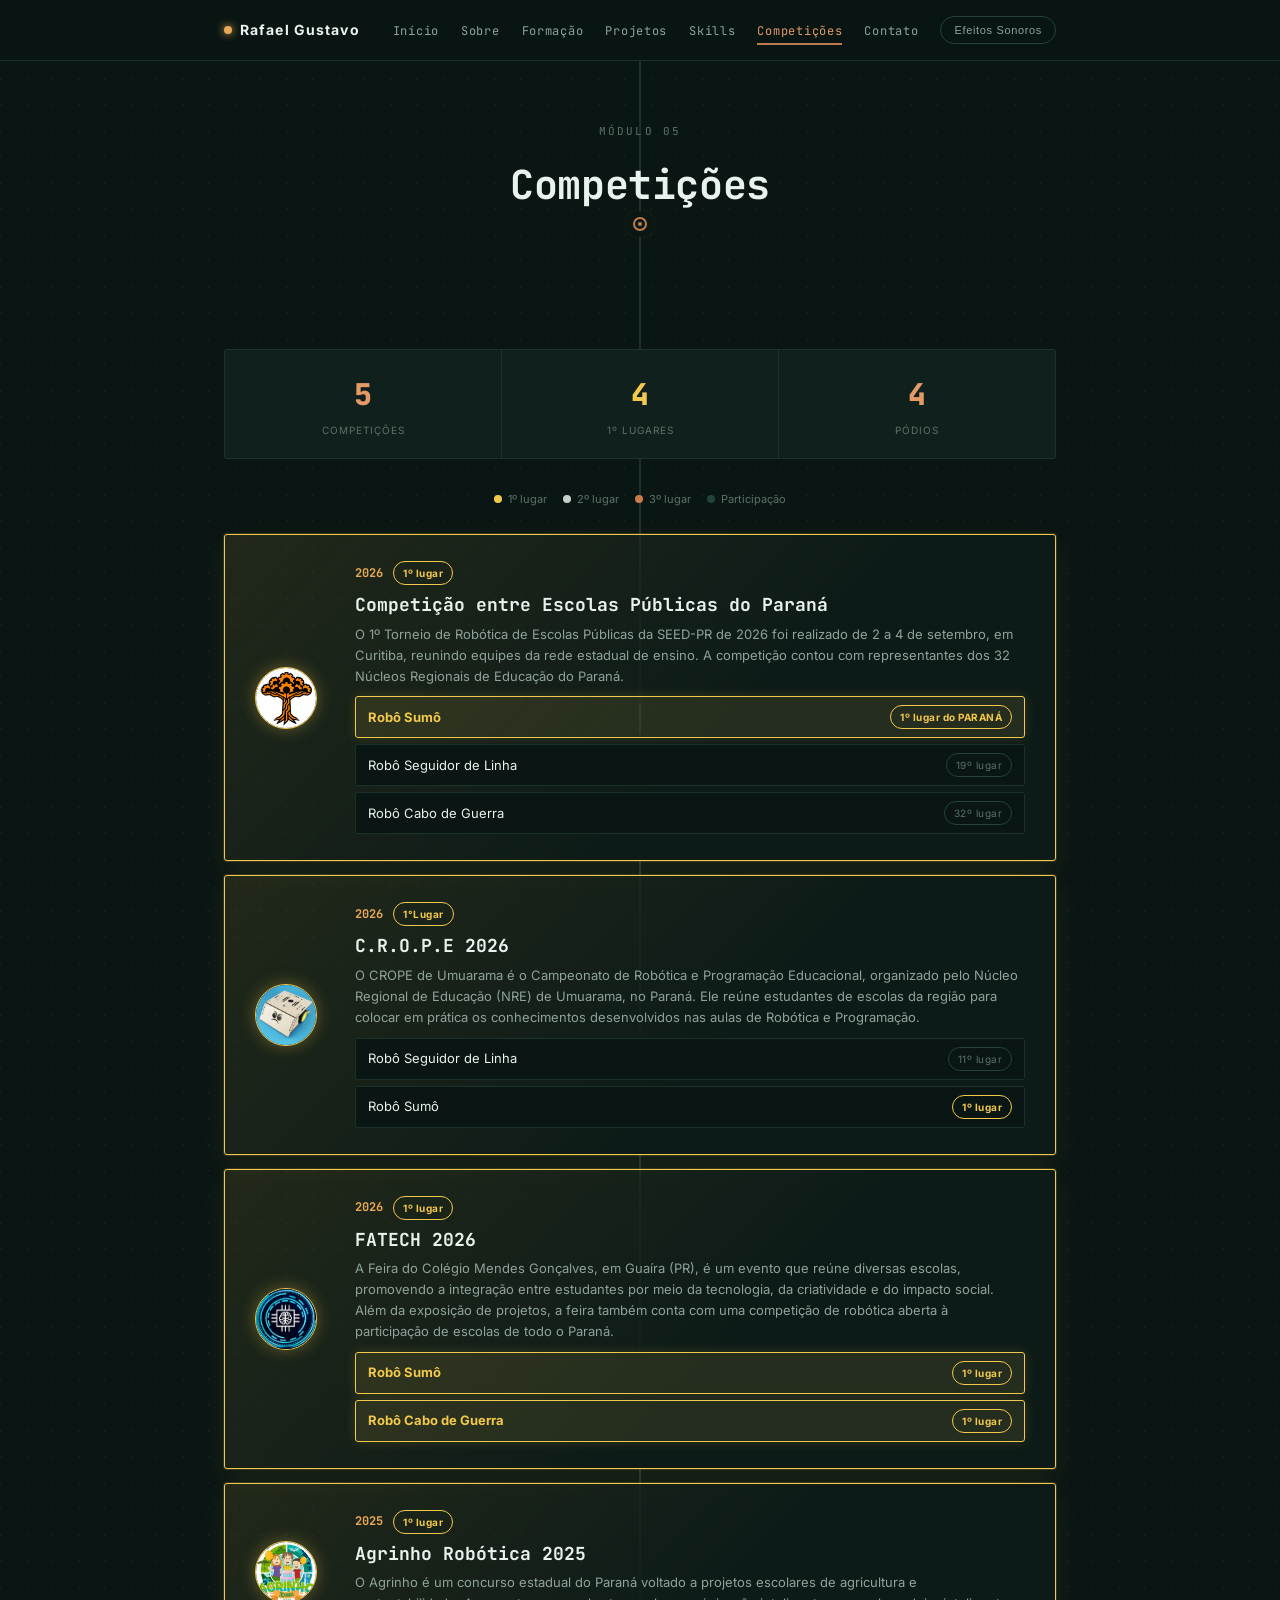
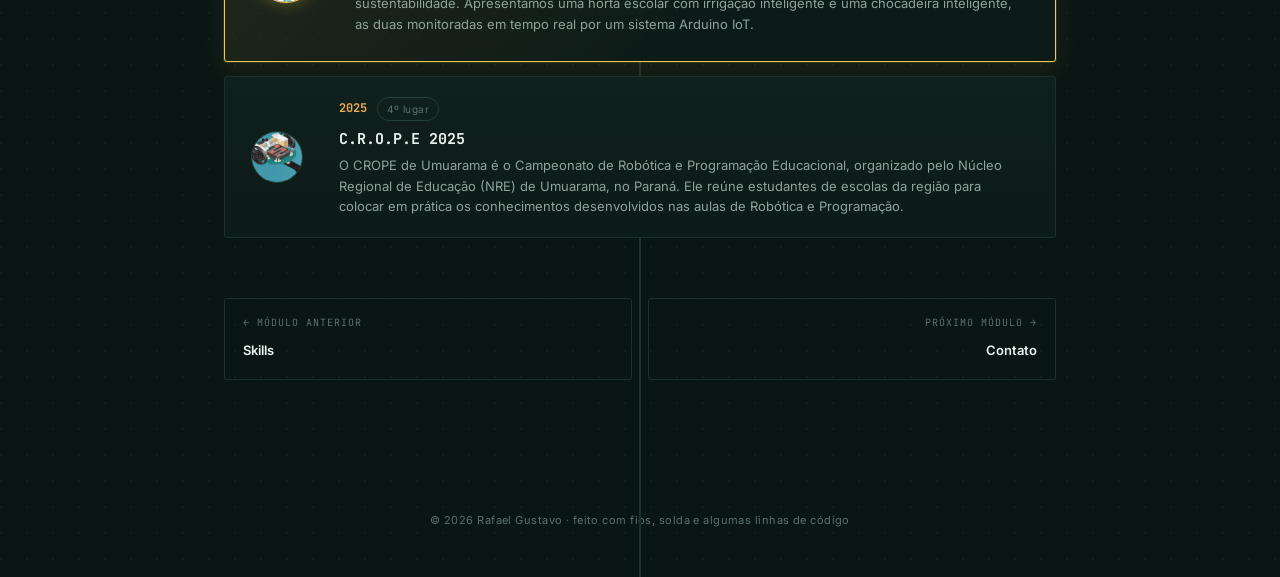
==== commit 2d9f2efb: "Update competicoes.html" ====
--- a/competicoes.html
+++ b/competicoes.html
@@ -125,23 +125,23 @@
         </div>
       </article>
 
-      <article class="comp-card tier-other" data-place="andamento" data-year="2026">
+      <article class="comp-card tier-1" data-place="1" data-year="2026">
         <div class="comp-medal"><img src="assets/competicoes/crope2026.png" alt="C.R.O.P.E 2026"></div>
         <div class="comp-info">
           <div class="comp-meta">
             <span class="comp-year">2026</span>
-            <span class="comp-place">Em andamento...</span>
+            <span class="comp-place">1°Lugar</span>
           </div>
           <h3>C.R.O.P.E 2026</h3>
           <p>O CROPE de Umuarama é o Campeonato de Robótica e Programação Educacional, organizado pelo Núcleo Regional de Educação (NRE) de Umuarama, no Paraná. Ele reúne estudantes de escolas da região para colocar em prática os conhecimentos desenvolvidos nas aulas de Robótica e Programação.</p>
           <div class="comp-subresults">
             <div class="comp-subitem">
               <span class="comp-subname">Robô Seguidor de Linha</span>
-              <span class="comp-subplace">Em andamento...</span>
+              <span class="comp-subplace">11º lugar</span>
             </div>
             <div class="comp-subitem">
               <span class="comp-subname">Robô Sumô</span>
-              <span class="comp-subplace">Em andamento...</span>
+              <span class="comp-subplace is-gold">1º lugar</span>
             </div>
           </div>
         </div>
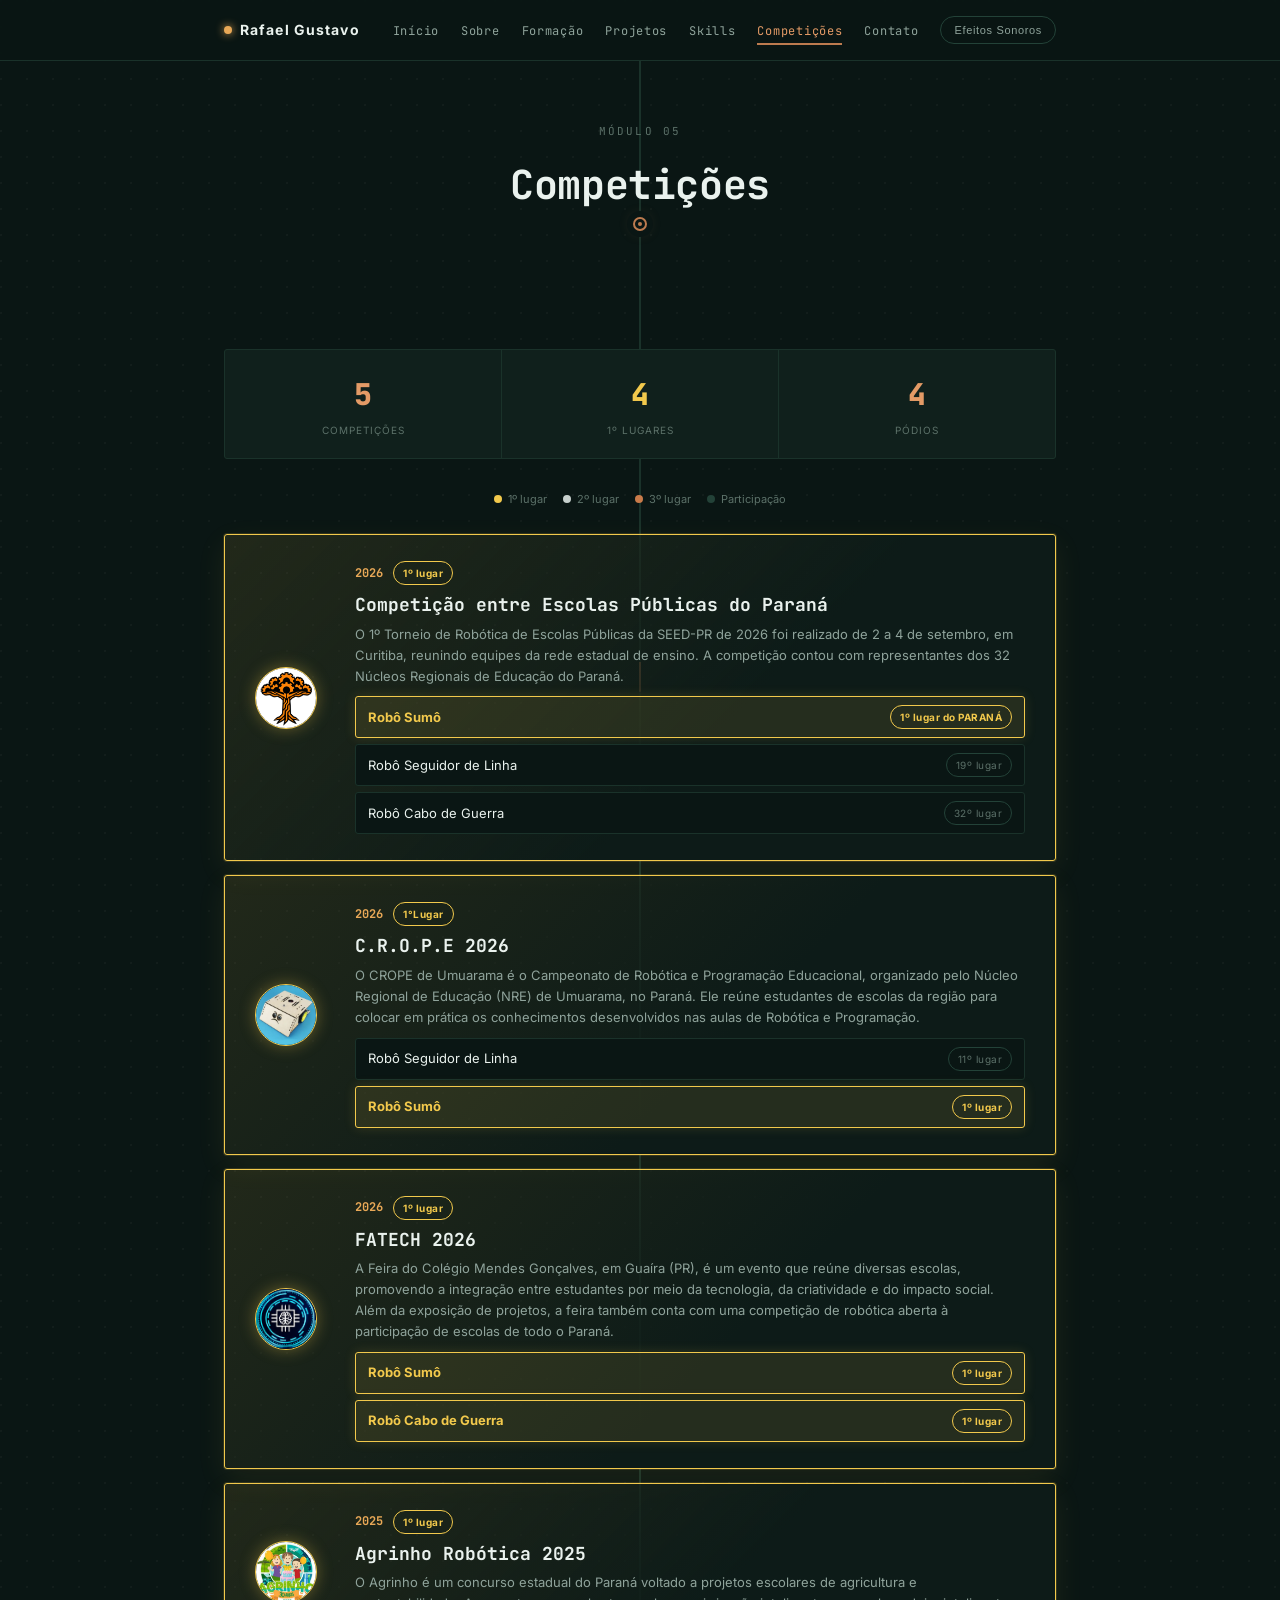
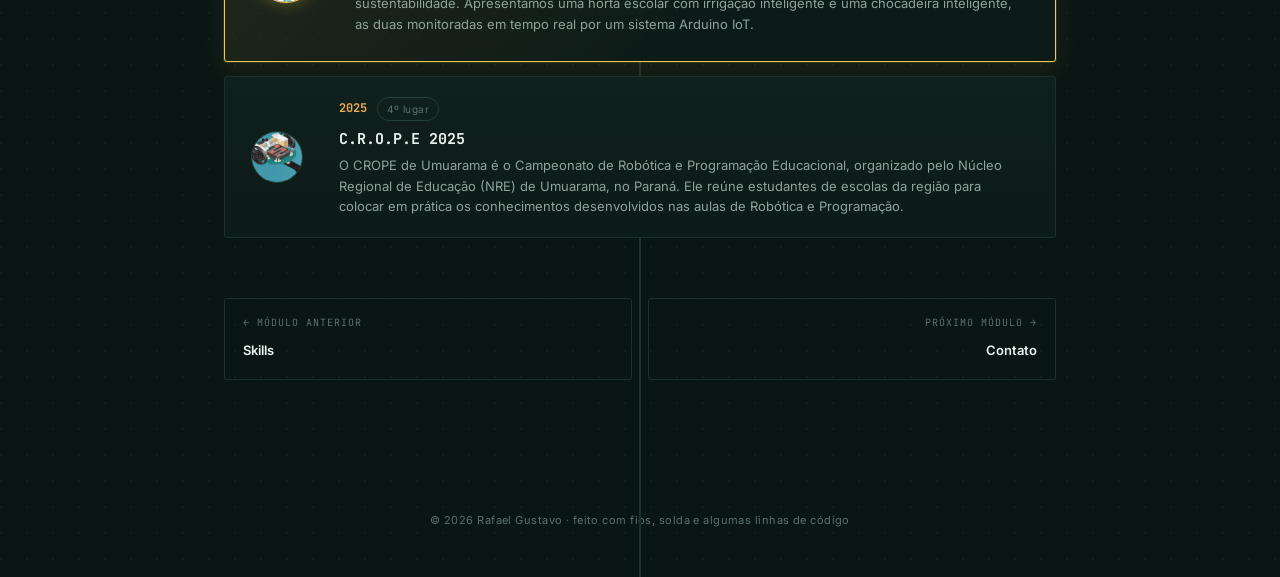
==== commit 3bb65278: "Update competicoes.html" ====
--- a/competicoes.html
+++ b/competicoes.html
@@ -139,7 +139,7 @@
               <span class="comp-subname">Robô Seguidor de Linha</span>
               <span class="comp-subplace">11º lugar</span>
             </div>
-            <div class="comp-subitem">
+            <div class="comp-subitem is-gold">
               <span class="comp-subname">Robô Sumô</span>
               <span class="comp-subplace is-gold">1º lugar</span>
             </div>
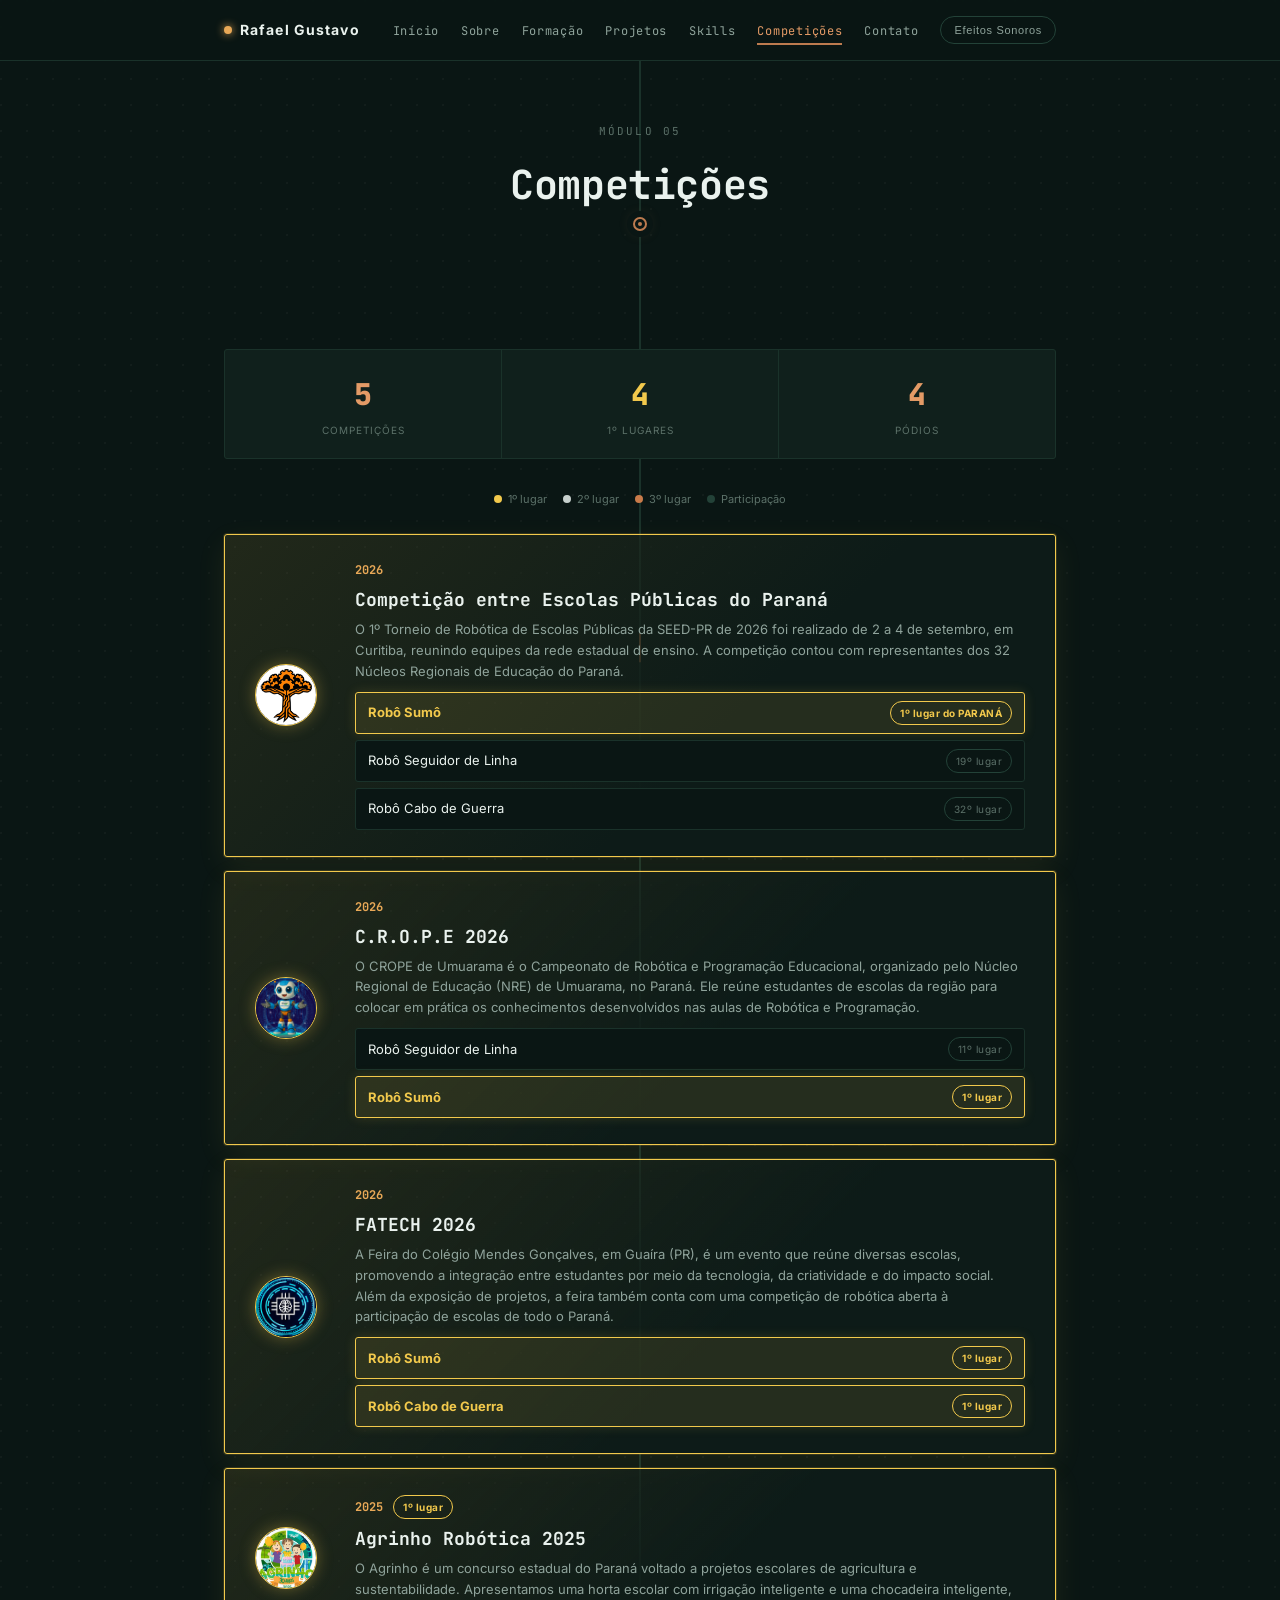
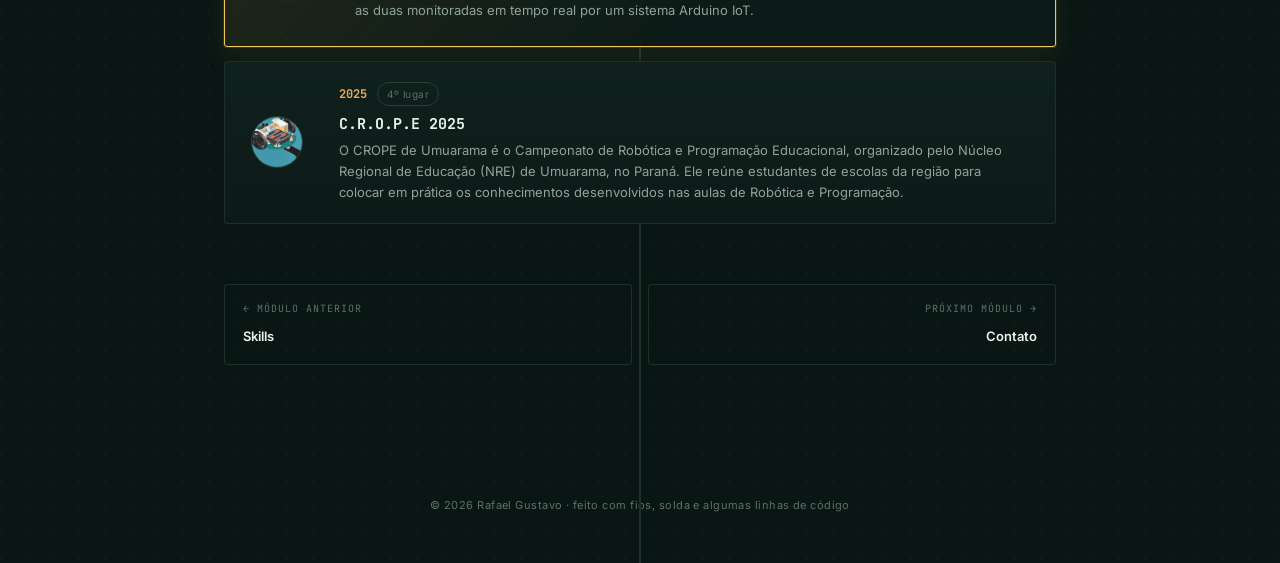
==== commit cdfe8578: "Add files via upload" ====
--- a/competicoes.html
+++ b/competicoes.html
@@ -104,7 +104,6 @@
         <div class="comp-info">
           <div class="comp-meta">
             <span class="comp-year">2026</span>
-            <span class="comp-place">1º lugar</span>
           </div>
           <h3>Competição entre Escolas Públicas do Paraná</h3>
           <p>O 1º Torneio de Robótica de Escolas Públicas da SEED-PR de 2026 foi realizado de 2 a 4 de setembro, em Curitiba, reunindo equipes da rede estadual de ensino. A competição contou com representantes dos 32 Núcleos Regionais de Educação do Paraná.</p>
@@ -130,7 +129,6 @@
         <div class="comp-info">
           <div class="comp-meta">
             <span class="comp-year">2026</span>
-            <span class="comp-place">1°Lugar</span>
           </div>
           <h3>C.R.O.P.E 2026</h3>
           <p>O CROPE de Umuarama é o Campeonato de Robótica e Programação Educacional, organizado pelo Núcleo Regional de Educação (NRE) de Umuarama, no Paraná. Ele reúne estudantes de escolas da região para colocar em prática os conhecimentos desenvolvidos nas aulas de Robótica e Programação.</p>
@@ -152,11 +150,9 @@
         <div class="comp-info">
           <div class="comp-meta">
             <span class="comp-year">2026</span>
-            <span class="comp-place">1º lugar</span>
           </div>
           <h3>FATECH 2026</h3>
-          <p>A Feira do Colégio Mendes Gonçalves, em Guaíra (PR), é um evento que reúne diversas escolas, promovendo a integração entre estudantes por meio da tecnologia, da criatividade e do impacto social. Além da exposição de projetos, a feira também conta com uma competição de robótica aberta à participação de escolas de todo o Paraná.
-</p>
+          <p>A Feira do Colégio Mendes Gonçalves, em Guaíra (PR), é um evento que reúne diversas escolas, promovendo a integração entre estudantes por meio da tecnologia, da criatividade e do impacto social. Além da exposição de projetos, a feira também conta com uma competição de robótica aberta à participação de escolas de todo o Paraná.</p>
           <div class="comp-subresults">
             <div class="comp-subitem is-gold">
               <span class="comp-subname">Robô Sumô</span>
